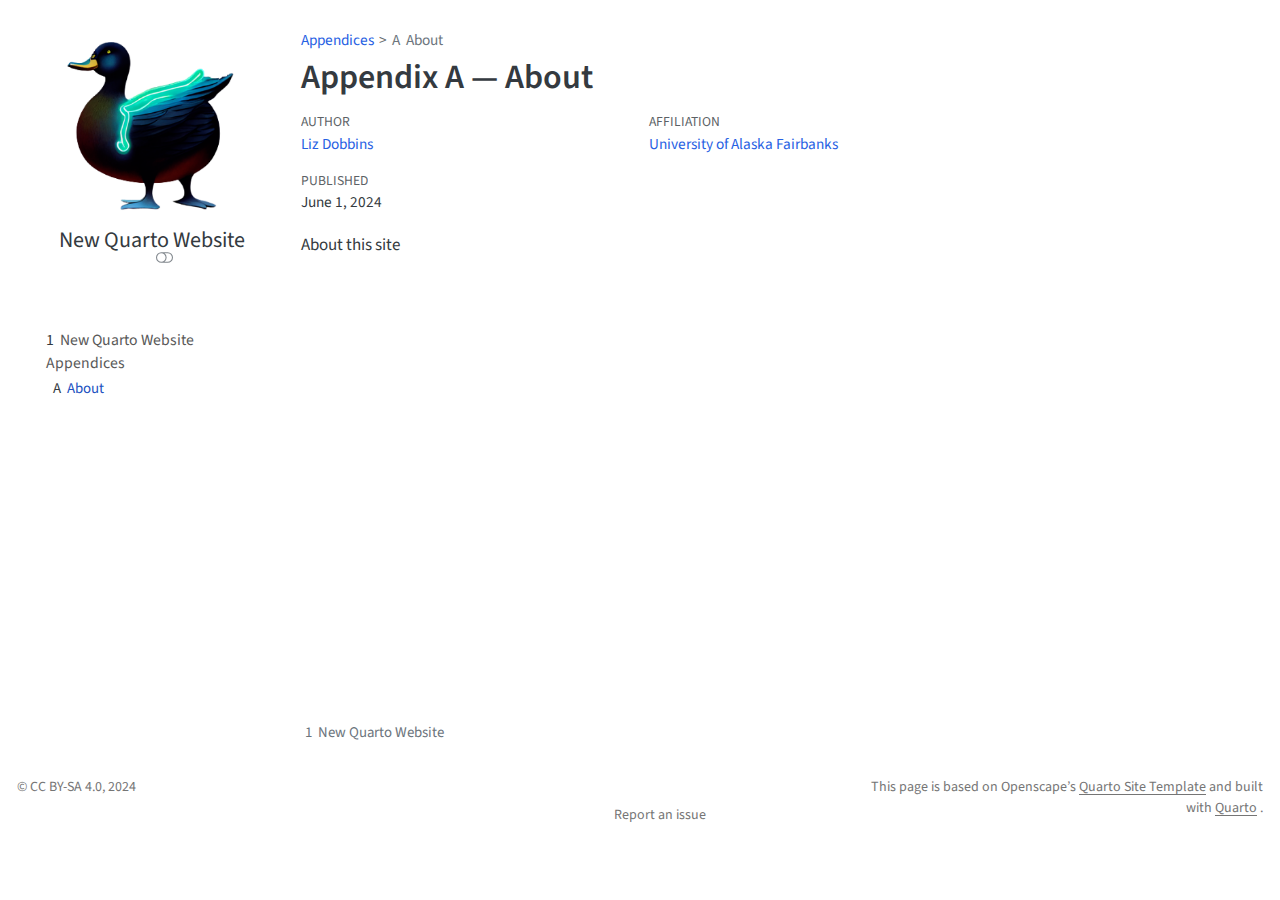
==== about.html @ 35202b62 "Built site for gh-pages" ====
<!DOCTYPE html>
<html xmlns="http://www.w3.org/1999/xhtml" lang="en" xml:lang="en"><head>

<meta charset="utf-8">
<meta name="generator" content="quarto-1.4.554">

<meta name="viewport" content="width=device-width, initial-scale=1.0, user-scalable=yes">

<meta name="author" content="Liz Dobbins">
<meta name="dcterms.date" content="2024-06-01">
<meta name="description" content="New Quarto Website contains all the boilerplate you need to create a website.">

<title>New Quarto Website - Appendix A — About</title>
<style>
code{white-space: pre-wrap;}
span.smallcaps{font-variant: small-caps;}
div.columns{display: flex; gap: min(4vw, 1.5em);}
div.column{flex: auto; overflow-x: auto;}
div.hanging-indent{margin-left: 1.5em; text-indent: -1.5em;}
ul.task-list{list-style: none;}
ul.task-list li input[type="checkbox"] {
  width: 0.8em;
  margin: 0 0.8em 0.2em -1em; /* quarto-specific, see https://github.com/quarto-dev/quarto-cli/issues/4556 */ 
  vertical-align: middle;
}
</style>


<script src="site_libs/quarto-nav/quarto-nav.js"></script>
<script src="site_libs/clipboard/clipboard.min.js"></script>
<script src="site_libs/quarto-search/autocomplete.umd.js"></script>
<script src="site_libs/quarto-search/fuse.min.js"></script>
<script src="site_libs/quarto-search/quarto-search.js"></script>
<meta name="quarto:offset" content="./">
<link href="./index.html" rel="prev">
<script src="site_libs/quarto-html/quarto.js"></script>
<script src="site_libs/quarto-html/popper.min.js"></script>
<script src="site_libs/quarto-html/tippy.umd.min.js"></script>
<script src="site_libs/quarto-html/anchor.min.js"></script>
<link href="site_libs/quarto-html/tippy.css" rel="stylesheet">
<link href="site_libs/quarto-html/quarto-syntax-highlighting.css" rel="stylesheet" class="quarto-color-scheme" id="quarto-text-highlighting-styles">
<link href="site_libs/quarto-html/quarto-syntax-highlighting-dark.css" rel="prefetch" class="quarto-color-scheme quarto-color-alternate" id="quarto-text-highlighting-styles">
<script src="site_libs/bootstrap/bootstrap.min.js"></script>
<link href="site_libs/bootstrap/bootstrap-icons.css" rel="stylesheet">
<link href="site_libs/bootstrap/bootstrap.min.css" rel="stylesheet" class="quarto-color-scheme" id="quarto-bootstrap" data-mode="light">
<link href="site_libs/bootstrap/bootstrap-dark.min.css" rel="prefetch" class="quarto-color-scheme quarto-color-alternate" id="quarto-bootstrap" data-mode="light">
<script id="quarto-search-options" type="application/json">{
  "location": "sidebar",
  "copy-button": false,
  "collapse-after": 3,
  "panel-placement": "start",
  "type": "textbox",
  "limit": 50,
  "keyboard-shortcut": [
    "f",
    "/",
    "s"
  ],
  "show-item-context": false,
  "language": {
    "search-no-results-text": "No results",
    "search-matching-documents-text": "matching documents",
    "search-copy-link-title": "Copy link to search",
    "search-hide-matches-text": "Hide additional matches",
    "search-more-match-text": "more match in this document",
    "search-more-matches-text": "more matches in this document",
    "search-clear-button-title": "Clear",
    "search-text-placeholder": "",
    "search-detached-cancel-button-title": "Cancel",
    "search-submit-button-title": "Submit",
    "search-label": "Search"
  }
}</script>


<link rel="stylesheet" href="styles.css">
</head>

<body class="nav-sidebar floating">

<div id="quarto-search-results"></div>
  <header id="quarto-header" class="headroom fixed-top">
  <nav class="quarto-secondary-nav">
    <div class="container-fluid d-flex">
      <button type="button" class="quarto-btn-toggle btn" data-bs-toggle="collapse" data-bs-target=".quarto-sidebar-collapse-item" aria-controls="quarto-sidebar" aria-expanded="false" aria-label="Toggle sidebar navigation" onclick="if (window.quartoToggleHeadroom) { window.quartoToggleHeadroom(); }">
        <i class="bi bi-layout-text-sidebar-reverse"></i>
      </button>
        <nav class="quarto-page-breadcrumbs" aria-label="breadcrumb"><ol class="breadcrumb"><li class="breadcrumb-item"><a href="./about.html">Appendices</a></li><li class="breadcrumb-item"><a href="./about.html"><span class="chapter-number">A</span>&nbsp; <span class="chapter-title">About</span></a></li></ol></nav>
        <a class="flex-grow-1" role="button" data-bs-toggle="collapse" data-bs-target=".quarto-sidebar-collapse-item" aria-controls="quarto-sidebar" aria-expanded="false" aria-label="Toggle sidebar navigation" onclick="if (window.quartoToggleHeadroom) { window.quartoToggleHeadroom(); }">      
        </a>
      <button type="button" class="btn quarto-search-button" aria-label="" onclick="window.quartoOpenSearch();">
        <i class="bi bi-search"></i>
      </button>
    </div>
  </nav>
</header>
<!-- content -->
<div id="quarto-content" class="quarto-container page-columns page-rows-contents page-layout-article">
<!-- sidebar -->
  <nav id="quarto-sidebar" class="sidebar collapse collapse-horizontal quarto-sidebar-collapse-item sidebar-navigation floating overflow-auto">
    <div class="pt-lg-2 mt-2 text-center sidebar-header sidebar-header-stacked">
      <a href="./index.html" class="sidebar-logo-link">
      <img src="./images/data-duck.png" alt="" class="sidebar-logo py-0 d-lg-inline d-none">
      </a>
    <div class="sidebar-title mb-0 py-0">
      <a href="./">New Quarto Website</a> 
        <div class="sidebar-tools-main tools-wide">
    <a href="https://cookiecutter.readthedocs.io/en/stable/" title="Cookiecutter Project Templates" class="quarto-navigation-tool px-1" aria-label="Cookiecutter Project Templates"><i class="bi bi-globe"></i></a>
    <a href="https://github.com/eldobbins" title="Liz Dobbins's GitHub" class="quarto-navigation-tool px-1" aria-label="Liz Dobbins's GitHub"><i class="bi bi-github"></i></a>
    <a href="https://github.com/eldobbins/new-quarto-website" title="Source Code" class="quarto-navigation-tool px-1" aria-label="Source Code"><i class="bi bi-github"></i></a>
  <a href="" class="quarto-color-scheme-toggle quarto-navigation-tool  px-1" onclick="window.quartoToggleColorScheme(); return false;" title="Toggle dark mode"><i class="bi"></i></a>
</div>
    </div>
      </div>
        <div class="mt-2 flex-shrink-0 align-items-center">
        <div class="sidebar-search">
        <div id="quarto-search" class="" title="Search"></div>
        </div>
        </div>
    <div class="sidebar-menu-container"> 
    <ul class="list-unstyled mt-1">
        <li class="sidebar-item">
  <div class="sidebar-item-container"> 
  <a href="./index.html" class="sidebar-item-text sidebar-link">
 <span class="menu-text"><span class="chapter-number">1</span>&nbsp; <span class="chapter-title">New Quarto Website</span></span></a>
  </div>
</li>
        <li class="sidebar-item sidebar-item-section">
      <div class="sidebar-item-container"> 
            <a class="sidebar-item-text sidebar-link text-start" data-bs-toggle="collapse" data-bs-target="#quarto-sidebar-section-1" aria-expanded="true">
 <span class="menu-text">Appendices</span></a>
          <a class="sidebar-item-toggle text-start" data-bs-toggle="collapse" data-bs-target="#quarto-sidebar-section-1" aria-expanded="true" aria-label="Toggle section">
            <i class="bi bi-chevron-right ms-2"></i>
          </a> 
      </div>
      <ul id="quarto-sidebar-section-1" class="collapse list-unstyled sidebar-section depth1 show">  
          <li class="sidebar-item">
  <div class="sidebar-item-container"> 
  <a href="./about.html" class="sidebar-item-text sidebar-link active">
 <span class="menu-text"><span class="chapter-number">A</span>&nbsp; <span class="chapter-title">About</span></span></a>
  </div>
</li>
      </ul>
  </li>
    </ul>
    </div>
</nav>
<div id="quarto-sidebar-glass" class="quarto-sidebar-collapse-item" data-bs-toggle="collapse" data-bs-target=".quarto-sidebar-collapse-item"></div>
<!-- margin-sidebar -->
    <div id="quarto-margin-sidebar" class="sidebar margin-sidebar">
        
    </div>
<!-- main -->
<main class="content" id="quarto-document-content">

<header id="title-block-header" class="quarto-title-block default"><nav class="quarto-page-breadcrumbs quarto-title-breadcrumbs d-none d-lg-block" aria-label="breadcrumb"><ol class="breadcrumb"><li class="breadcrumb-item"><a href="./about.html">Appendices</a></li><li class="breadcrumb-item"><a href="./about.html"><span class="chapter-number">A</span>&nbsp; <span class="chapter-title">About</span></a></li></ol></nav>
<div class="quarto-title">
<h1 class="title">Appendix A — About</h1>
</div>


<div class="quarto-title-meta-author">
  <div class="quarto-title-meta-heading">Author</div>
  <div class="quarto-title-meta-heading">Affiliation</div>
  
    <div class="quarto-title-meta-contents">
    <p class="author"><a href="https://github.com/eldobbins">Liz Dobbins</a> </p>
  </div>
  <div class="quarto-title-meta-contents">
        <p class="affiliation">
            <a href="https://www.uaf.edu/">
            University of Alaska Fairbanks
            </a>
          </p>
      </div>
  </div>

<div class="quarto-title-meta">

      
    <div>
    <div class="quarto-title-meta-heading">Published</div>
    <div class="quarto-title-meta-contents">
      <p class="date">June 1, 2024</p>
    </div>
  </div>
  
    
  </div>
  


</header>


<p>About this site</p>



</main> <!-- /main -->
<script id="quarto-html-after-body" type="application/javascript">
window.document.addEventListener("DOMContentLoaded", function (event) {
  const toggleBodyColorMode = (bsSheetEl) => {
    const mode = bsSheetEl.getAttribute("data-mode");
    const bodyEl = window.document.querySelector("body");
    if (mode === "dark") {
      bodyEl.classList.add("quarto-dark");
      bodyEl.classList.remove("quarto-light");
    } else {
      bodyEl.classList.add("quarto-light");
      bodyEl.classList.remove("quarto-dark");
    }
  }
  const toggleBodyColorPrimary = () => {
    const bsSheetEl = window.document.querySelector("link#quarto-bootstrap");
    if (bsSheetEl) {
      toggleBodyColorMode(bsSheetEl);
    }
  }
  toggleBodyColorPrimary();  
  const disableStylesheet = (stylesheets) => {
    for (let i=0; i < stylesheets.length; i++) {
      const stylesheet = stylesheets[i];
      stylesheet.rel = 'prefetch';
    }
  }
  const enableStylesheet = (stylesheets) => {
    for (let i=0; i < stylesheets.length; i++) {
      const stylesheet = stylesheets[i];
      stylesheet.rel = 'stylesheet';
    }
  }
  const manageTransitions = (selector, allowTransitions) => {
    const els = window.document.querySelectorAll(selector);
    for (let i=0; i < els.length; i++) {
      const el = els[i];
      if (allowTransitions) {
        el.classList.remove('notransition');
      } else {
        el.classList.add('notransition');
      }
    }
  }
  const toggleGiscusIfUsed = (isAlternate, darkModeDefault) => {
    const baseTheme = document.querySelector('#giscus-base-theme')?.value ?? 'light';
    const alternateTheme = document.querySelector('#giscus-alt-theme')?.value ?? 'dark';
    let newTheme = '';
    if(darkModeDefault) {
      newTheme = isAlternate ? baseTheme : alternateTheme;
    } else {
      newTheme = isAlternate ? alternateTheme : baseTheme;
    }
    const changeGiscusTheme = () => {
      // From: https://github.com/giscus/giscus/issues/336
      const sendMessage = (message) => {
        const iframe = document.querySelector('iframe.giscus-frame');
        if (!iframe) return;
        iframe.contentWindow.postMessage({ giscus: message }, 'https://giscus.app');
      }
      sendMessage({
        setConfig: {
          theme: newTheme
        }
      });
    }
    const isGiscussLoaded = window.document.querySelector('iframe.giscus-frame') !== null;
    if (isGiscussLoaded) {
      changeGiscusTheme();
    }
  }
  const toggleColorMode = (alternate) => {
    // Switch the stylesheets
    const alternateStylesheets = window.document.querySelectorAll('link.quarto-color-scheme.quarto-color-alternate');
    manageTransitions('#quarto-margin-sidebar .nav-link', false);
    if (alternate) {
      enableStylesheet(alternateStylesheets);
      for (const sheetNode of alternateStylesheets) {
        if (sheetNode.id === "quarto-bootstrap") {
          toggleBodyColorMode(sheetNode);
        }
      }
    } else {
      disableStylesheet(alternateStylesheets);
      toggleBodyColorPrimary();
    }
    manageTransitions('#quarto-margin-sidebar .nav-link', true);
    // Switch the toggles
    const toggles = window.document.querySelectorAll('.quarto-color-scheme-toggle');
    for (let i=0; i < toggles.length; i++) {
      const toggle = toggles[i];
      if (toggle) {
        if (alternate) {
          toggle.classList.add("alternate");     
        } else {
          toggle.classList.remove("alternate");
        }
      }
    }
    // Hack to workaround the fact that safari doesn't
    // properly recolor the scrollbar when toggling (#1455)
    if (navigator.userAgent.indexOf('Safari') > 0 && navigator.userAgent.indexOf('Chrome') == -1) {
      manageTransitions("body", false);
      window.scrollTo(0, 1);
      setTimeout(() => {
        window.scrollTo(0, 0);
        manageTransitions("body", true);
      }, 40);  
    }
  }
  const isFileUrl = () => { 
    return window.location.protocol === 'file:';
  }
  const hasAlternateSentinel = () => {  
    let styleSentinel = getColorSchemeSentinel();
    if (styleSentinel !== null) {
      return styleSentinel === "alternate";
    } else {
      return false;
    }
  }
  const setStyleSentinel = (alternate) => {
    const value = alternate ? "alternate" : "default";
    if (!isFileUrl()) {
      window.localStorage.setItem("quarto-color-scheme", value);
    } else {
      localAlternateSentinel = value;
    }
  }
  const getColorSchemeSentinel = () => {
    if (!isFileUrl()) {
      const storageValue = window.localStorage.getItem("quarto-color-scheme");
      return storageValue != null ? storageValue : localAlternateSentinel;
    } else {
      return localAlternateSentinel;
    }
  }
  const darkModeDefault = false;
  let localAlternateSentinel = darkModeDefault ? 'alternate' : 'default';
  // Dark / light mode switch
  window.quartoToggleColorScheme = () => {
    // Read the current dark / light value 
    let toAlternate = !hasAlternateSentinel();
    toggleColorMode(toAlternate);
    setStyleSentinel(toAlternate);
    toggleGiscusIfUsed(toAlternate, darkModeDefault);
  };
  // Ensure there is a toggle, if there isn't float one in the top right
  if (window.document.querySelector('.quarto-color-scheme-toggle') === null) {
    const a = window.document.createElement('a');
    a.classList.add('top-right');
    a.classList.add('quarto-color-scheme-toggle');
    a.href = "";
    a.onclick = function() { try { window.quartoToggleColorScheme(); } catch {} return false; };
    const i = window.document.createElement("i");
    i.classList.add('bi');
    a.appendChild(i);
    window.document.body.appendChild(a);
  }
  // Switch to dark mode if need be
  if (hasAlternateSentinel()) {
    toggleColorMode(true);
  } else {
    toggleColorMode(false);
  }
  const icon = "";
  const anchorJS = new window.AnchorJS();
  anchorJS.options = {
    placement: 'right',
    icon: icon
  };
  anchorJS.add('.anchored');
  const isCodeAnnotation = (el) => {
    for (const clz of el.classList) {
      if (clz.startsWith('code-annotation-')) {                     
        return true;
      }
    }
    return false;
  }
  const clipboard = new window.ClipboardJS('.code-copy-button', {
    text: function(trigger) {
      const codeEl = trigger.previousElementSibling.cloneNode(true);
      for (const childEl of codeEl.children) {
        if (isCodeAnnotation(childEl)) {
          childEl.remove();
        }
      }
      return codeEl.innerText;
    }
  });
  clipboard.on('success', function(e) {
    // button target
    const button = e.trigger;
    // don't keep focus
    button.blur();
    // flash "checked"
    button.classList.add('code-copy-button-checked');
    var currentTitle = button.getAttribute("title");
    button.setAttribute("title", "Copied!");
    let tooltip;
    if (window.bootstrap) {
      button.setAttribute("data-bs-toggle", "tooltip");
      button.setAttribute("data-bs-placement", "left");
      button.setAttribute("data-bs-title", "Copied!");
      tooltip = new bootstrap.Tooltip(button, 
        { trigger: "manual", 
          customClass: "code-copy-button-tooltip",
          offset: [0, -8]});
      tooltip.show();    
    }
    setTimeout(function() {
      if (tooltip) {
        tooltip.hide();
        button.removeAttribute("data-bs-title");
        button.removeAttribute("data-bs-toggle");
        button.removeAttribute("data-bs-placement");
      }
      button.setAttribute("title", currentTitle);
      button.classList.remove('code-copy-button-checked');
    }, 1000);
    // clear code selection
    e.clearSelection();
  });
    var localhostRegex = new RegExp(/^(?:http|https):\/\/localhost\:?[0-9]*\//);
    var mailtoRegex = new RegExp(/^mailto:/);
      var filterRegex = new RegExp("https:\/\/eldobbins\/new-quarto-website\/");
    var isInternal = (href) => {
        return filterRegex.test(href) || localhostRegex.test(href) || mailtoRegex.test(href);
    }
    // Inspect non-navigation links and adorn them if external
 	var links = window.document.querySelectorAll('a[href]:not(.nav-link):not(.navbar-brand):not(.toc-action):not(.sidebar-link):not(.sidebar-item-toggle):not(.pagination-link):not(.no-external):not([aria-hidden]):not(.dropdown-item):not(.quarto-navigation-tool)');
    for (var i=0; i<links.length; i++) {
      const link = links[i];
      if (!isInternal(link.href)) {
        // undo the damage that might have been done by quarto-nav.js in the case of
        // links that we want to consider external
        if (link.dataset.originalHref !== undefined) {
          link.href = link.dataset.originalHref;
        }
      }
    }
  function tippyHover(el, contentFn, onTriggerFn, onUntriggerFn) {
    const config = {
      allowHTML: true,
      maxWidth: 500,
      delay: 100,
      arrow: false,
      appendTo: function(el) {
          return el.parentElement;
      },
      interactive: true,
      interactiveBorder: 10,
      theme: 'quarto',
      placement: 'bottom-start',
    };
    if (contentFn) {
      config.content = contentFn;
    }
    if (onTriggerFn) {
      config.onTrigger = onTriggerFn;
    }
    if (onUntriggerFn) {
      config.onUntrigger = onUntriggerFn;
    }
    window.tippy(el, config); 
  }
  const noterefs = window.document.querySelectorAll('a[role="doc-noteref"]');
  for (var i=0; i<noterefs.length; i++) {
    const ref = noterefs[i];
    tippyHover(ref, function() {
      // use id or data attribute instead here
      let href = ref.getAttribute('data-footnote-href') || ref.getAttribute('href');
      try { href = new URL(href).hash; } catch {}
      const id = href.replace(/^#\/?/, "");
      const note = window.document.getElementById(id);
      if (note) {
        return note.innerHTML;
      } else {
        return "";
      }
    });
  }
  const xrefs = window.document.querySelectorAll('a.quarto-xref');
  const processXRef = (id, note) => {
    // Strip column container classes
    const stripColumnClz = (el) => {
      el.classList.remove("page-full", "page-columns");
      if (el.children) {
        for (const child of el.children) {
          stripColumnClz(child);
        }
      }
    }
    stripColumnClz(note)
    if (id === null || id.startsWith('sec-')) {
      // Special case sections, only their first couple elements
      const container = document.createElement("div");
      if (note.children && note.children.length > 2) {
        container.appendChild(note.children[0].cloneNode(true));
        for (let i = 1; i < note.children.length; i++) {
          const child = note.children[i];
          if (child.tagName === "P" && child.innerText === "") {
            continue;
          } else {
            container.appendChild(child.cloneNode(true));
            break;
          }
        }
        if (window.Quarto?.typesetMath) {
          window.Quarto.typesetMath(container);
        }
        return container.innerHTML
      } else {
        if (window.Quarto?.typesetMath) {
          window.Quarto.typesetMath(note);
        }
        return note.innerHTML;
      }
    } else {
      // Remove any anchor links if they are present
      const anchorLink = note.querySelector('a.anchorjs-link');
      if (anchorLink) {
        anchorLink.remove();
      }
      if (window.Quarto?.typesetMath) {
        window.Quarto.typesetMath(note);
      }
      // TODO in 1.5, we should make sure this works without a callout special case
      if (note.classList.contains("callout")) {
        return note.outerHTML;
      } else {
        return note.innerHTML;
      }
    }
  }
  for (var i=0; i<xrefs.length; i++) {
    const xref = xrefs[i];
    tippyHover(xref, undefined, function(instance) {
      instance.disable();
      let url = xref.getAttribute('href');
      let hash = undefined; 
      if (url.startsWith('#')) {
        hash = url;
      } else {
        try { hash = new URL(url).hash; } catch {}
      }
      if (hash) {
        const id = hash.replace(/^#\/?/, "");
        const note = window.document.getElementById(id);
        if (note !== null) {
          try {
            const html = processXRef(id, note.cloneNode(true));
            instance.setContent(html);
          } finally {
            instance.enable();
            instance.show();
          }
        } else {
          // See if we can fetch this
          fetch(url.split('#')[0])
          .then(res => res.text())
          .then(html => {
            const parser = new DOMParser();
            const htmlDoc = parser.parseFromString(html, "text/html");
            const note = htmlDoc.getElementById(id);
            if (note !== null) {
              const html = processXRef(id, note);
              instance.setContent(html);
            } 
          }).finally(() => {
            instance.enable();
            instance.show();
          });
        }
      } else {
        // See if we can fetch a full url (with no hash to target)
        // This is a special case and we should probably do some content thinning / targeting
        fetch(url)
        .then(res => res.text())
        .then(html => {
          const parser = new DOMParser();
          const htmlDoc = parser.parseFromString(html, "text/html");
          const note = htmlDoc.querySelector('main.content');
          if (note !== null) {
            // This should only happen for chapter cross references
            // (since there is no id in the URL)
            // remove the first header
            if (note.children.length > 0 && note.children[0].tagName === "HEADER") {
              note.children[0].remove();
            }
            const html = processXRef(null, note);
            instance.setContent(html);
          } 
        }).finally(() => {
          instance.enable();
          instance.show();
        });
      }
    }, function(instance) {
    });
  }
      let selectedAnnoteEl;
      const selectorForAnnotation = ( cell, annotation) => {
        let cellAttr = 'data-code-cell="' + cell + '"';
        let lineAttr = 'data-code-annotation="' +  annotation + '"';
        const selector = 'span[' + cellAttr + '][' + lineAttr + ']';
        return selector;
      }
      const selectCodeLines = (annoteEl) => {
        const doc = window.document;
        const targetCell = annoteEl.getAttribute("data-target-cell");
        const targetAnnotation = annoteEl.getAttribute("data-target-annotation");
        const annoteSpan = window.document.querySelector(selectorForAnnotation(targetCell, targetAnnotation));
        const lines = annoteSpan.getAttribute("data-code-lines").split(",");
        const lineIds = lines.map((line) => {
          return targetCell + "-" + line;
        })
        let top = null;
        let height = null;
        let parent = null;
        if (lineIds.length > 0) {
            //compute the position of the single el (top and bottom and make a div)
            const el = window.document.getElementById(lineIds[0]);
            top = el.offsetTop;
            height = el.offsetHeight;
            parent = el.parentElement.parentElement;
          if (lineIds.length > 1) {
            const lastEl = window.document.getElementById(lineIds[lineIds.length - 1]);
            const bottom = lastEl.offsetTop + lastEl.offsetHeight;
            height = bottom - top;
          }
          if (top !== null && height !== null && parent !== null) {
            // cook up a div (if necessary) and position it 
            let div = window.document.getElementById("code-annotation-line-highlight");
            if (div === null) {
              div = window.document.createElement("div");
              div.setAttribute("id", "code-annotation-line-highlight");
              div.style.position = 'absolute';
              parent.appendChild(div);
            }
            div.style.top = top - 2 + "px";
            div.style.height = height + 4 + "px";
            div.style.left = 0;
            let gutterDiv = window.document.getElementById("code-annotation-line-highlight-gutter");
            if (gutterDiv === null) {
              gutterDiv = window.document.createElement("div");
              gutterDiv.setAttribute("id", "code-annotation-line-highlight-gutter");
              gutterDiv.style.position = 'absolute';
              const codeCell = window.document.getElementById(targetCell);
              const gutter = codeCell.querySelector('.code-annotation-gutter');
              gutter.appendChild(gutterDiv);
            }
            gutterDiv.style.top = top - 2 + "px";
            gutterDiv.style.height = height + 4 + "px";
          }
          selectedAnnoteEl = annoteEl;
        }
      };
      const unselectCodeLines = () => {
        const elementsIds = ["code-annotation-line-highlight", "code-annotation-line-highlight-gutter"];
        elementsIds.forEach((elId) => {
          const div = window.document.getElementById(elId);
          if (div) {
            div.remove();
          }
        });
        selectedAnnoteEl = undefined;
      };
        // Handle positioning of the toggle
    window.addEventListener(
      "resize",
      throttle(() => {
        elRect = undefined;
        if (selectedAnnoteEl) {
          selectCodeLines(selectedAnnoteEl);
        }
      }, 10)
    );
    function throttle(fn, ms) {
    let throttle = false;
    let timer;
      return (...args) => {
        if(!throttle) { // first call gets through
            fn.apply(this, args);
            throttle = true;
        } else { // all the others get throttled
            if(timer) clearTimeout(timer); // cancel #2
            timer = setTimeout(() => {
              fn.apply(this, args);
              timer = throttle = false;
            }, ms);
        }
      };
    }
      // Attach click handler to the DT
      const annoteDls = window.document.querySelectorAll('dt[data-target-cell]');
      for (const annoteDlNode of annoteDls) {
        annoteDlNode.addEventListener('click', (event) => {
          const clickedEl = event.target;
          if (clickedEl !== selectedAnnoteEl) {
            unselectCodeLines();
            const activeEl = window.document.querySelector('dt[data-target-cell].code-annotation-active');
            if (activeEl) {
              activeEl.classList.remove('code-annotation-active');
            }
            selectCodeLines(clickedEl);
            clickedEl.classList.add('code-annotation-active');
          } else {
            // Unselect the line
            unselectCodeLines();
            clickedEl.classList.remove('code-annotation-active');
          }
        });
      }
  const findCites = (el) => {
    const parentEl = el.parentElement;
    if (parentEl) {
      const cites = parentEl.dataset.cites;
      if (cites) {
        return {
          el,
          cites: cites.split(' ')
        };
      } else {
        return findCites(el.parentElement)
      }
    } else {
      return undefined;
    }
  };
  var bibliorefs = window.document.querySelectorAll('a[role="doc-biblioref"]');
  for (var i=0; i<bibliorefs.length; i++) {
    const ref = bibliorefs[i];
    const citeInfo = findCites(ref);
    if (citeInfo) {
      tippyHover(citeInfo.el, function() {
        var popup = window.document.createElement('div');
        citeInfo.cites.forEach(function(cite) {
          var citeDiv = window.document.createElement('div');
          citeDiv.classList.add('hanging-indent');
          citeDiv.classList.add('csl-entry');
          var biblioDiv = window.document.getElementById('ref-' + cite);
          if (biblioDiv) {
            citeDiv.innerHTML = biblioDiv.innerHTML;
          }
          popup.appendChild(citeDiv);
        });
        return popup.innerHTML;
      });
    }
  }
});
</script>
<nav class="page-navigation">
  <div class="nav-page nav-page-previous">
      <a href="./index.html" class="pagination-link" aria-label="New Quarto Website">
        <i class="bi bi-arrow-left-short"></i> <span class="nav-page-text"><span class="chapter-number">1</span>&nbsp; <span class="chapter-title">New Quarto Website</span></span>
      </a>          
  </div>
  <div class="nav-page nav-page-next">
  </div>
</nav>
</div> <!-- /content -->
<footer class="footer">
  <div class="nav-footer">
    <div class="nav-footer-left">
<p>© CC BY-SA 4.0, 2024</p>
</div>   
    <div class="nav-footer-center">
      &nbsp;
    <div class="toc-actions"><ul><li><a href="https://github.com/eldobbins/new-quarto-website/issues/new" class="toc-action"><i class="bi bi-github"></i>Report an issue</a></li></ul></div></div>
    <div class="nav-footer-right">
<p>This page is based on Openscape’s <a href="https://github.com/Openscapes/quarto-website-tutorial">Quarto Site Template</a> and built with <a href="https://quarto.org/">Quarto</a> .</p>
</div>
  </div>
</footer>




</body></html>
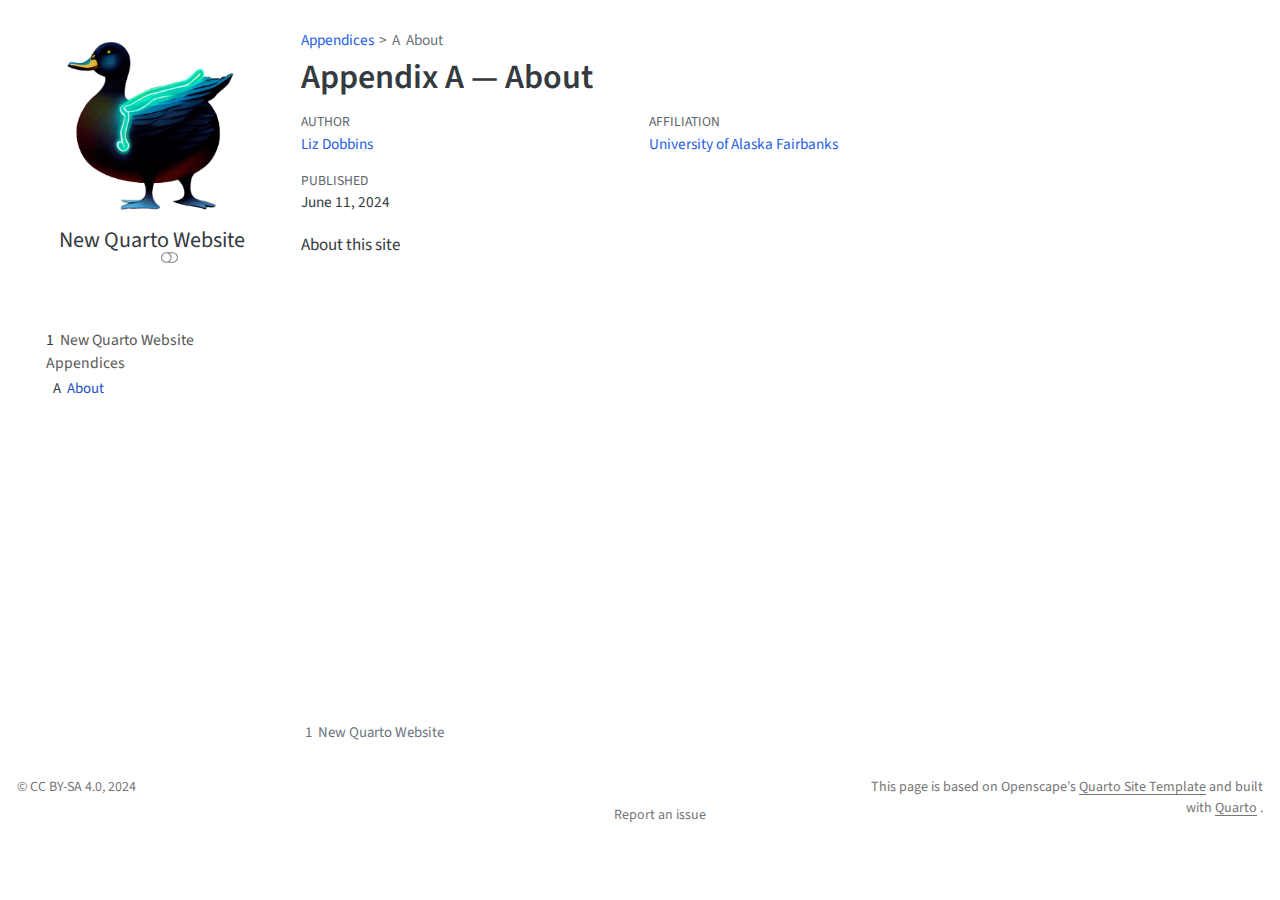
==== commit 4a474bf0: "Built site for gh-pages" ====
--- a/about.html
+++ b/about.html
@@ -2,12 +2,12 @@
 <html xmlns="http://www.w3.org/1999/xhtml" lang="en" xml:lang="en"><head>
 
 <meta charset="utf-8">
-<meta name="generator" content="quarto-1.4.554">
+<meta name="generator" content="quarto-1.4.555">
 
 <meta name="viewport" content="width=device-width, initial-scale=1.0, user-scalable=yes">
 
 <meta name="author" content="Liz Dobbins">
-<meta name="dcterms.date" content="2024-06-01">
+<meta name="dcterms.date" content="2024-06-11">
 <meta name="description" content="New Quarto Website contains all the boilerplate you need to create a website.">
 
 <title>New Quarto Website - Appendix A — About</title>
@@ -108,6 +108,7 @@
     <a href="https://cookiecutter.readthedocs.io/en/stable/" title="Cookiecutter Project Templates" class="quarto-navigation-tool px-1" aria-label="Cookiecutter Project Templates"><i class="bi bi-globe"></i></a>
     <a href="https://github.com/eldobbins" title="Liz Dobbins's GitHub" class="quarto-navigation-tool px-1" aria-label="Liz Dobbins's GitHub"><i class="bi bi-github"></i></a>
     <a href="https://github.com/eldobbins/new-quarto-website" title="Source Code" class="quarto-navigation-tool px-1" aria-label="Source Code"><i class="bi bi-github"></i></a>
+    <a href="./New-Quarto-Website.pdf" title="Download PDF" class="quarto-navigation-tool px-1" aria-label="Download PDF"><i class="bi bi-file-pdf"></i></a>
   <a href="" class="quarto-color-scheme-toggle quarto-navigation-tool  px-1" onclick="window.quartoToggleColorScheme(); return false;" title="Toggle dark mode"><i class="bi"></i></a>
 </div>
     </div>
@@ -181,7 +182,7 @@
     <div>
     <div class="quarto-title-meta-heading">Published</div>
     <div class="quarto-title-meta-contents">
-      <p class="date">June 1, 2024</p>
+      <p class="date">June 11, 2024</p>
     </div>
   </div>
   
@@ -423,7 +424,7 @@
   });
     var localhostRegex = new RegExp(/^(?:http|https):\/\/localhost\:?[0-9]*\//);
     var mailtoRegex = new RegExp(/^mailto:/);
-      var filterRegex = new RegExp("https:\/\/eldobbins\/new-quarto-website\/");
+      var filterRegex = new RegExp('/' + window.location.host + '/');
     var isInternal = (href) => {
         return filterRegex.test(href) || localhostRegex.test(href) || mailtoRegex.test(href);
     }
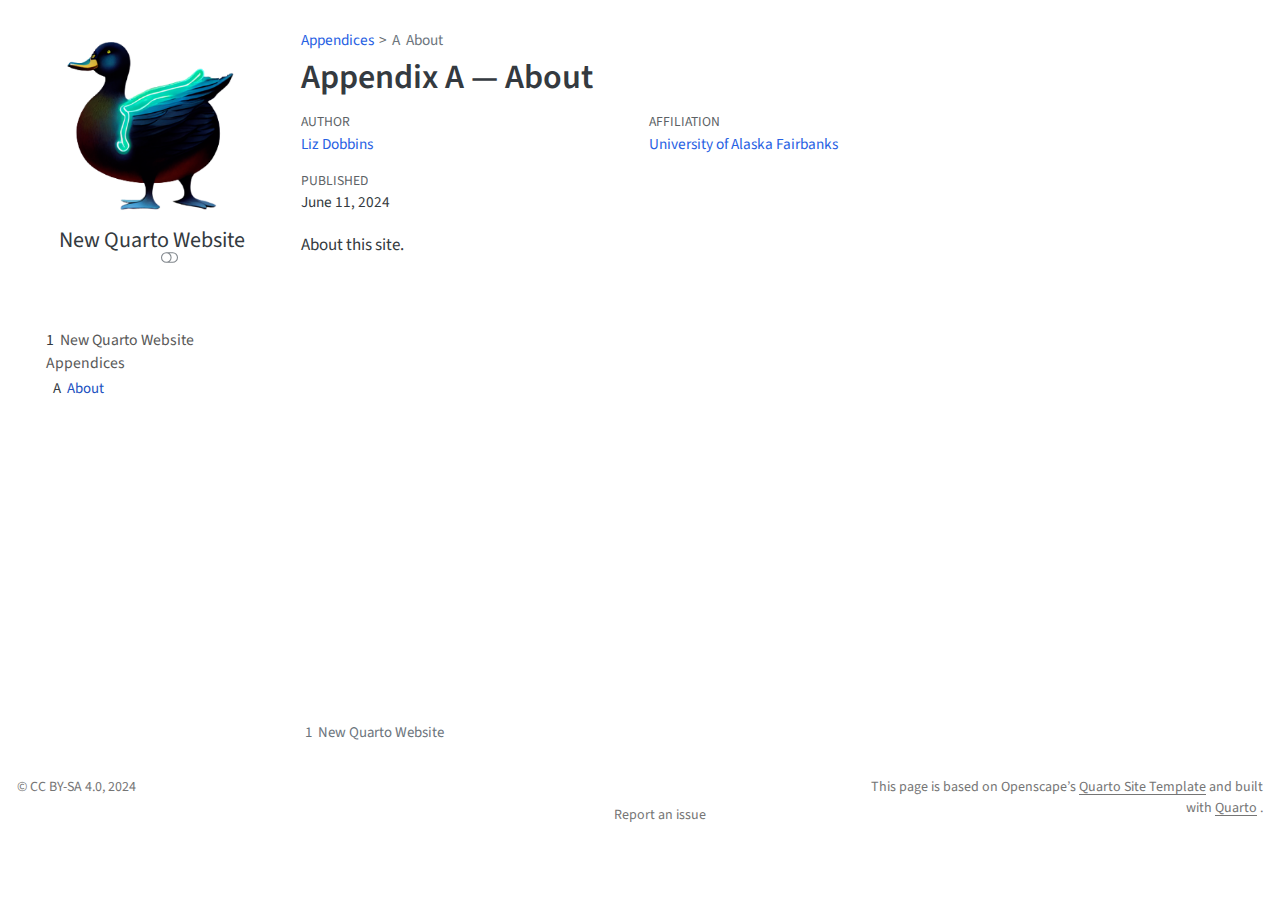
==== commit 3d8e1070: "Built site for gh-pages" ====
--- a/about.html
+++ b/about.html
@@ -8,7 +8,7 @@
 
 <meta name="author" content="Liz Dobbins">
 <meta name="dcterms.date" content="2024-06-11">
-<meta name="description" content="New Quarto Website contains all the boilerplate you need to create a website.">
+<meta name="description" content="New Quarto Website contains all the boilerplate you need to create a website and PDF report.">
 
 <title>New Quarto Website - Appendix A — About</title>
 <style>
@@ -194,7 +194,7 @@
 </header>
 
 
-<p>About this site</p>
+<p>About this site.</p>
 
 
 
--- a/site_libs/quarto-html/quarto-syntax-highlighting-dark.css
+++ b/site_libs/quarto-html/quarto-syntax-highlighting-dark.css
@@ -0,0 +1,189 @@
+/* quarto syntax highlight colors */
+:root {
+  --quarto-hl-al-color: #f07178;
+  --quarto-hl-an-color: #d4d0ab;
+  --quarto-hl-at-color: #00e0e0;
+  --quarto-hl-bn-color: #d4d0ab;
+  --quarto-hl-bu-color: #abe338;
+  --quarto-hl-ch-color: #abe338;
+  --quarto-hl-co-color: #f8f8f2;
+  --quarto-hl-cv-color: #ffd700;
+  --quarto-hl-cn-color: #ffd700;
+  --quarto-hl-cf-color: #ffa07a;
+  --quarto-hl-dt-color: #ffa07a;
+  --quarto-hl-dv-color: #d4d0ab;
+  --quarto-hl-do-color: #f8f8f2;
+  --quarto-hl-er-color: #f07178;
+  --quarto-hl-ex-color: #00e0e0;
+  --quarto-hl-fl-color: #d4d0ab;
+  --quarto-hl-fu-color: #ffa07a;
+  --quarto-hl-im-color: #abe338;
+  --quarto-hl-in-color: #d4d0ab;
+  --quarto-hl-kw-color: #ffa07a;
+  --quarto-hl-op-color: #ffa07a;
+  --quarto-hl-ot-color: #00e0e0;
+  --quarto-hl-pp-color: #dcc6e0;
+  --quarto-hl-re-color: #00e0e0;
+  --quarto-hl-sc-color: #abe338;
+  --quarto-hl-ss-color: #abe338;
+  --quarto-hl-st-color: #abe338;
+  --quarto-hl-va-color: #00e0e0;
+  --quarto-hl-vs-color: #abe338;
+  --quarto-hl-wa-color: #dcc6e0;
+}
+
+/* other quarto variables */
+:root {
+  --quarto-font-monospace: SFMono-Regular, Menlo, Monaco, Consolas, "Liberation Mono", "Courier New", monospace;
+}
+
+code span.al {
+  background-color: #2a0f15;
+  font-weight: bold;
+  color: #f07178;
+}
+
+code span.an {
+  color: #d4d0ab;
+}
+
+code span.at {
+  color: #00e0e0;
+}
+
+code span.bn {
+  color: #d4d0ab;
+}
+
+code span.bu {
+  color: #abe338;
+}
+
+code span.ch {
+  color: #abe338;
+}
+
+code span.co {
+  font-style: italic;
+  color: #f8f8f2;
+}
+
+code span.cv {
+  color: #ffd700;
+}
+
+code span.cn {
+  color: #ffd700;
+}
+
+code span.cf {
+  font-weight: bold;
+  color: #ffa07a;
+}
+
+code span.dt {
+  color: #ffa07a;
+}
+
+code span.dv {
+  color: #d4d0ab;
+}
+
+code span.do {
+  color: #f8f8f2;
+}
+
+code span.er {
+  color: #f07178;
+  text-decoration: underline;
+}
+
+code span.ex {
+  font-weight: bold;
+  color: #00e0e0;
+}
+
+code span.fl {
+  color: #d4d0ab;
+}
+
+code span.fu {
+  color: #ffa07a;
+}
+
+code span.im {
+  color: #abe338;
+}
+
+code span.in {
+  color: #d4d0ab;
+}
+
+code span.kw {
+  font-weight: bold;
+  color: #ffa07a;
+}
+
+pre > code.sourceCode > span {
+  color: #f8f8f2;
+}
+
+code span {
+  color: #f8f8f2;
+}
+
+code.sourceCode > span {
+  color: #f8f8f2;
+}
+
+div.sourceCode,
+div.sourceCode pre.sourceCode {
+  color: #f8f8f2;
+}
+
+code span.op {
+  color: #ffa07a;
+}
+
+code span.ot {
+  color: #00e0e0;
+}
+
+code span.pp {
+  color: #dcc6e0;
+}
+
+code span.re {
+  background-color: #f8f8f2;
+  color: #00e0e0;
+}
+
+code span.sc {
+  color: #abe338;
+}
+
+code span.ss {
+  color: #abe338;
+}
+
+code span.st {
+  color: #abe338;
+}
+
+code span.va {
+  color: #00e0e0;
+}
+
+code span.vs {
+  color: #abe338;
+}
+
+code span.wa {
+  color: #dcc6e0;
+}
+
+.prevent-inlining {
+  content: "</";
+}
+
+/*# sourceMappingURL=935a306eefa94366c21e1a970dddb765.css.map */
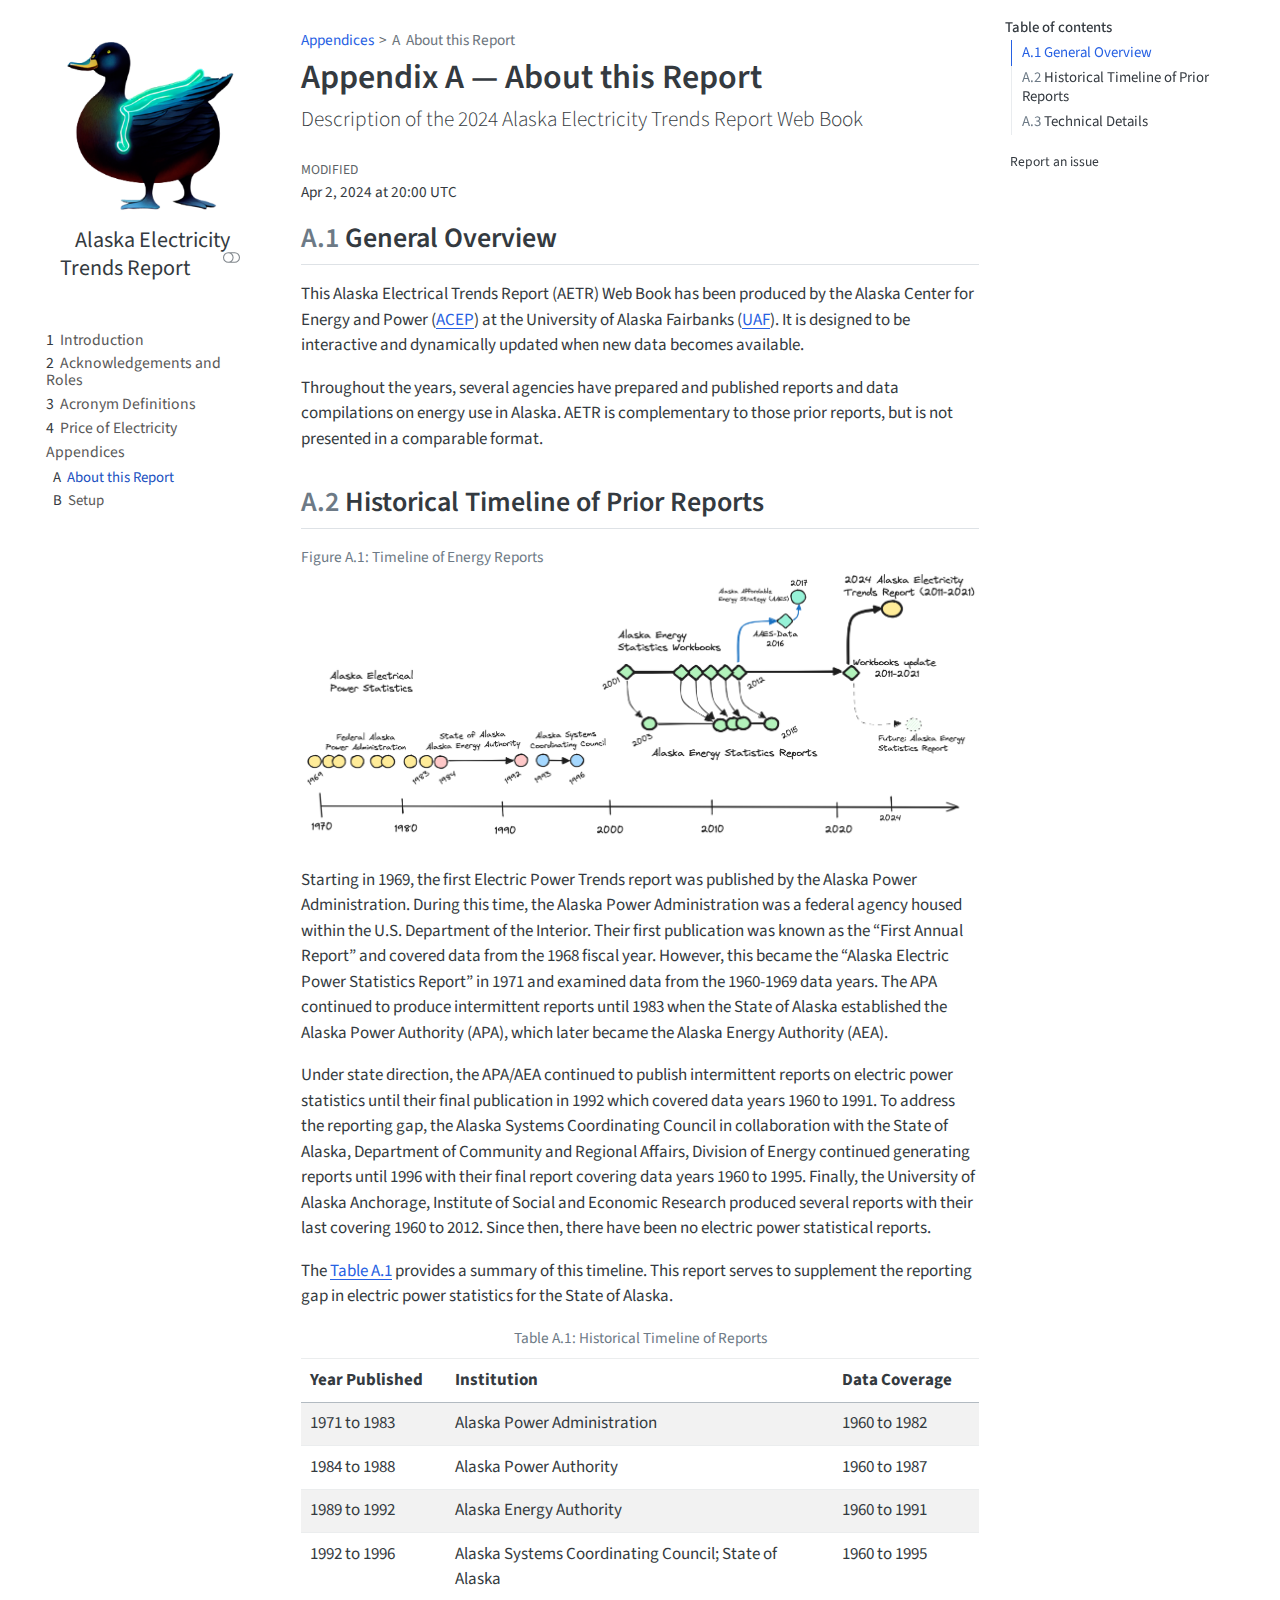
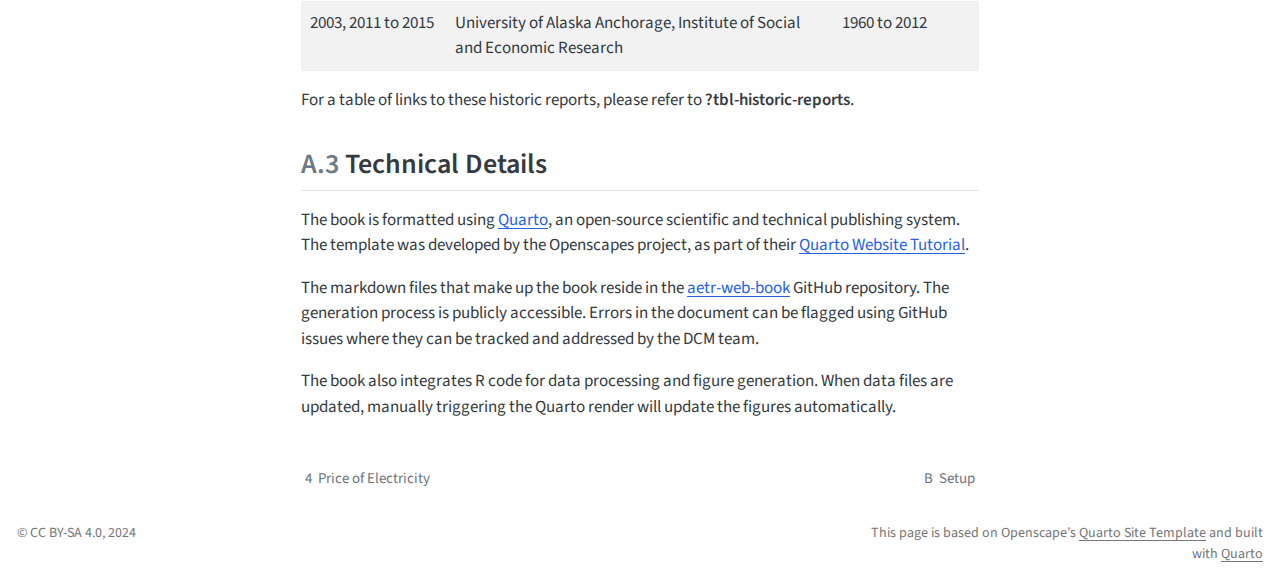
==== commit a3a6ccb7: "Built site for gh-pages" ====
--- a/about.html
+++ b/about.html
@@ -6,11 +6,9 @@
 
 <meta name="viewport" content="width=device-width, initial-scale=1.0, user-scalable=yes">
 
-<meta name="author" content="Liz Dobbins">
-<meta name="dcterms.date" content="2024-06-11">
-<meta name="description" content="New Quarto Website contains all the boilerplate you need to create a website and PDF report.">
-
-<title>New Quarto Website - Appendix A — About</title>
+<meta name="description" content="Demonstration of Quarto’s ability to render both HTML and PDF.">
+
+<title>Alaska Electricity Trends Report - Appendix A — About this Report</title>
 <style>
 code{white-space: pre-wrap;}
 span.smallcaps{font-variant: small-caps;}
@@ -32,7 +30,8 @@
 <script src="site_libs/quarto-search/fuse.min.js"></script>
 <script src="site_libs/quarto-search/quarto-search.js"></script>
 <meta name="quarto:offset" content="./">
-<link href="./index.html" rel="prev">
+<link href="./setup.html" rel="next">
+<link href="./prices.html" rel="prev">
 <script src="site_libs/quarto-html/quarto.js"></script>
 <script src="site_libs/quarto-html/popper.min.js"></script>
 <script src="site_libs/quarto-html/tippy.umd.min.js"></script>
@@ -85,7 +84,7 @@
       <button type="button" class="quarto-btn-toggle btn" data-bs-toggle="collapse" data-bs-target=".quarto-sidebar-collapse-item" aria-controls="quarto-sidebar" aria-expanded="false" aria-label="Toggle sidebar navigation" onclick="if (window.quartoToggleHeadroom) { window.quartoToggleHeadroom(); }">
         <i class="bi bi-layout-text-sidebar-reverse"></i>
       </button>
-        <nav class="quarto-page-breadcrumbs" aria-label="breadcrumb"><ol class="breadcrumb"><li class="breadcrumb-item"><a href="./about.html">Appendices</a></li><li class="breadcrumb-item"><a href="./about.html"><span class="chapter-number">A</span>&nbsp; <span class="chapter-title">About</span></a></li></ol></nav>
+        <nav class="quarto-page-breadcrumbs" aria-label="breadcrumb"><ol class="breadcrumb"><li class="breadcrumb-item"><a href="./about.html">Appendices</a></li><li class="breadcrumb-item"><a href="./about.html"><span class="chapter-number">A</span>&nbsp; <span class="chapter-title">About this Report</span></a></li></ol></nav>
         <a class="flex-grow-1" role="button" data-bs-toggle="collapse" data-bs-target=".quarto-sidebar-collapse-item" aria-controls="quarto-sidebar" aria-expanded="false" aria-label="Toggle sidebar navigation" onclick="if (window.quartoToggleHeadroom) { window.quartoToggleHeadroom(); }">      
         </a>
       <button type="button" class="btn quarto-search-button" aria-label="" onclick="window.quartoOpenSearch();">
@@ -103,12 +102,11 @@
       <img src="./images/data-duck.png" alt="" class="sidebar-logo py-0 d-lg-inline d-none">
       </a>
     <div class="sidebar-title mb-0 py-0">
-      <a href="./">New Quarto Website</a> 
+      <a href="./">Alaska Electricity Trends Report</a> 
         <div class="sidebar-tools-main tools-wide">
     <a href="https://cookiecutter.readthedocs.io/en/stable/" title="Cookiecutter Project Templates" class="quarto-navigation-tool px-1" aria-label="Cookiecutter Project Templates"><i class="bi bi-globe"></i></a>
-    <a href="https://github.com/eldobbins" title="Liz Dobbins's GitHub" class="quarto-navigation-tool px-1" aria-label="Liz Dobbins's GitHub"><i class="bi bi-github"></i></a>
-    <a href="https://github.com/eldobbins/new-quarto-website" title="Source Code" class="quarto-navigation-tool px-1" aria-label="Source Code"><i class="bi bi-github"></i></a>
-    <a href="./New-Quarto-Website.pdf" title="Download PDF" class="quarto-navigation-tool px-1" aria-label="Download PDF"><i class="bi bi-file-pdf"></i></a>
+    <a href="https://github.com/ianalexmac/new-quarto-website" title="Source Code" class="quarto-navigation-tool px-1" aria-label="Source Code"><i class="bi bi-github"></i></a>
+    <a href="./Alaska-Electricity-Trends-Report.pdf" title="Download PDF" class="quarto-navigation-tool px-1" aria-label="Download PDF"><i class="bi bi-file-pdf"></i></a>
   <a href="" class="quarto-color-scheme-toggle quarto-navigation-tool  px-1" onclick="window.quartoToggleColorScheme(); return false;" title="Toggle dark mode"><i class="bi"></i></a>
 </div>
     </div>
@@ -123,7 +121,25 @@
         <li class="sidebar-item">
   <div class="sidebar-item-container"> 
   <a href="./index.html" class="sidebar-item-text sidebar-link">
- <span class="menu-text"><span class="chapter-number">1</span>&nbsp; <span class="chapter-title">New Quarto Website</span></span></a>
+ <span class="menu-text"><span class="chapter-number">1</span>&nbsp; <span class="chapter-title">Introduction</span></span></a>
+  </div>
+</li>
+        <li class="sidebar-item">
+  <div class="sidebar-item-container"> 
+  <a href="./credits.html" class="sidebar-item-text sidebar-link">
+ <span class="menu-text"><span class="chapter-number">2</span>&nbsp; <span class="chapter-title">Acknowledgements and Roles</span></span></a>
+  </div>
+</li>
+        <li class="sidebar-item">
+  <div class="sidebar-item-container"> 
+  <a href="./acronyms.html" class="sidebar-item-text sidebar-link">
+ <span class="menu-text"><span class="chapter-number">3</span>&nbsp; <span class="chapter-title">Acronym Definitions</span></span></a>
+  </div>
+</li>
+        <li class="sidebar-item">
+  <div class="sidebar-item-container"> 
+  <a href="./prices.html" class="sidebar-item-text sidebar-link">
+ <span class="menu-text"><span class="chapter-number">4</span>&nbsp; <span class="chapter-title">Price of Electricity</span></span></a>
   </div>
 </li>
         <li class="sidebar-item sidebar-item-section">
@@ -138,7 +154,13 @@
           <li class="sidebar-item">
   <div class="sidebar-item-container"> 
   <a href="./about.html" class="sidebar-item-text sidebar-link active">
- <span class="menu-text"><span class="chapter-number">A</span>&nbsp; <span class="chapter-title">About</span></span></a>
+ <span class="menu-text"><span class="chapter-number">A</span>&nbsp; <span class="chapter-title">About this Report</span></span></a>
+  </div>
+</li>
+          <li class="sidebar-item">
+  <div class="sidebar-item-container"> 
+  <a href="./setup.html" class="sidebar-item-text sidebar-link">
+ <span class="menu-text"><span class="chapter-number">B</span>&nbsp; <span class="chapter-title">Setup</span></span></a>
   </div>
 </li>
       </ul>
@@ -149,54 +171,125 @@
 <div id="quarto-sidebar-glass" class="quarto-sidebar-collapse-item" data-bs-toggle="collapse" data-bs-target=".quarto-sidebar-collapse-item"></div>
 <!-- margin-sidebar -->
     <div id="quarto-margin-sidebar" class="sidebar margin-sidebar">
-        
+        <nav id="TOC" role="doc-toc" class="toc-active">
+    <h2 id="toc-title">Table of contents</h2>
+   
+  <ul>
+  <li><a href="#general-overview" id="toc-general-overview" class="nav-link active" data-scroll-target="#general-overview"><span class="header-section-number">A.1</span> General Overview</a></li>
+  <li><a href="#sec-historic-timeline" id="toc-sec-historic-timeline" class="nav-link" data-scroll-target="#sec-historic-timeline"><span class="header-section-number">A.2</span> Historical Timeline of Prior Reports</a></li>
+  <li><a href="#technical-details" id="toc-technical-details" class="nav-link" data-scroll-target="#technical-details"><span class="header-section-number">A.3</span> Technical Details</a></li>
+  </ul>
+<div class="toc-actions"><ul><li><a href="https://github.com/ianalexmac/new-quarto-website/issues/new" class="toc-action"><i class="bi bi-github"></i>Report an issue</a></li></ul></div></nav>
     </div>
 <!-- main -->
 <main class="content" id="quarto-document-content">
 
-<header id="title-block-header" class="quarto-title-block default"><nav class="quarto-page-breadcrumbs quarto-title-breadcrumbs d-none d-lg-block" aria-label="breadcrumb"><ol class="breadcrumb"><li class="breadcrumb-item"><a href="./about.html">Appendices</a></li><li class="breadcrumb-item"><a href="./about.html"><span class="chapter-number">A</span>&nbsp; <span class="chapter-title">About</span></a></li></ol></nav>
+<header id="title-block-header" class="quarto-title-block default"><nav class="quarto-page-breadcrumbs quarto-title-breadcrumbs d-none d-lg-block" aria-label="breadcrumb"><ol class="breadcrumb"><li class="breadcrumb-item"><a href="./about.html">Appendices</a></li><li class="breadcrumb-item"><a href="./about.html"><span class="chapter-number">A</span>&nbsp; <span class="chapter-title">About this Report</span></a></li></ol></nav>
 <div class="quarto-title">
-<h1 class="title">Appendix A — About</h1>
+<h1 class="title">Appendix A — About this Report</h1>
+<p class="subtitle lead">Description of the 2024 Alaska Electricity Trends Report Web Book</p>
 </div>
 
 
-<div class="quarto-title-meta-author">
-  <div class="quarto-title-meta-heading">Author</div>
-  <div class="quarto-title-meta-heading">Affiliation</div>
+
+<div class="quarto-title-meta">
+
+    
   
+    <div>
+    <div class="quarto-title-meta-heading">Modified</div>
     <div class="quarto-title-meta-contents">
-    <p class="author"><a href="https://github.com/eldobbins">Liz Dobbins</a> </p>
-  </div>
-  <div class="quarto-title-meta-contents">
-        <p class="affiliation">
-            <a href="https://www.uaf.edu/">
-            University of Alaska Fairbanks
-            </a>
-          </p>
-      </div>
-  </div>
-
-<div class="quarto-title-meta">
-
-      
-    <div>
-    <div class="quarto-title-meta-heading">Published</div>
-    <div class="quarto-title-meta-contents">
-      <p class="date">June 11, 2024</p>
+      <p class="date-modified">Apr 2, 2024 at 20:00 UTC</p>
     </div>
   </div>
+    
+  </div>
   
-    
-  </div>
-  
 
 
 </header>
 
 
-<p>About this site.</p>
-
-
+<section id="general-overview" class="level2" data-number="A.1">
+<h2 data-number="A.1" class="anchored" data-anchor-id="general-overview"><span class="header-section-number">A.1</span> General Overview</h2>
+<p>This Alaska Electrical Trends Report (AETR) Web Book has been produced by the Alaska Center for Energy and Power (<a href="https://www.uaf.edu/acep/">ACEP</a>) at the University of Alaska Fairbanks (<a href="https://www.uaf.edu/uaf/index.php">UAF</a>). It is designed to be interactive and dynamically updated when new data becomes available.</p>
+<p>Throughout the years, several agencies have prepared and published reports and data compilations on energy use in Alaska. AETR is complementary to those prior reports, but is not presented in a comparable format.</p>
+</section>
+<section id="sec-historic-timeline" class="level2" data-number="A.2">
+<h2 data-number="A.2" class="anchored" data-anchor-id="sec-historic-timeline"><span class="header-section-number">A.2</span> Historical Timeline of Prior Reports</h2>
+<div id="fig-report-timeline" class="quarto-figure quarto-figure-center quarto-float anchored">
+<figure class="quarto-float quarto-float-fig figure">
+<figcaption class="quarto-float-caption-top quarto-float-caption quarto-float-fig" id="fig-report-timeline-caption-0ceaefa1-69ba-4598-a22c-09a6ac19f8ca">
+Figure&nbsp;A.1: Timeline of Energy Reports
+</figcaption>
+<div aria-describedby="fig-report-timeline-caption-0ceaefa1-69ba-4598-a22c-09a6ac19f8ca">
+<img src="images/energy_stats_timeline.png" class="img-fluid figure-img">
+</div>
+</figure>
+</div>
+<p>Starting in 1969, the first Electric Power Trends report was published by the Alaska Power Administration. During this time, the Alaska Power Administration was a federal agency housed within the U.S. Department of the Interior. Their first publication was known as the “First Annual Report” and covered data from the 1968 fiscal year. However, this became the “Alaska Electric Power Statistics Report” in 1971 and examined data from the 1960-1969 data years. The APA continued to produce intermittent reports until 1983 when the State of Alaska established the Alaska Power Authority (APA), which later became the Alaska Energy Authority (AEA).</p>
+<p>Under state direction, the APA/AEA continued to publish intermittent reports on electric power statistics until their final publication in 1992 which covered data years 1960 to 1991. To address the reporting gap, the Alaska Systems Coordinating Council in collaboration with the State of Alaska, Department of Community and Regional Affairs, Division of Energy continued generating reports until 1996 with their final report covering data years 1960 to 1995. Finally, the University of Alaska Anchorage, Institute of Social and Economic Research produced several reports with their last covering 1960 to 2012. Since then, there have been no electric power statistical reports.</p>
+<p>The <a href="#tbl-report-eras" class="quarto-xref">Table&nbsp;<span>A.1</span></a> provides a summary of this timeline. This report serves to supplement the reporting gap in electric power statistics for the State of Alaska.</p>
+<div id="tbl-report-eras" class="striped quarto-float anchored">
+<figure class="quarto-float quarto-float-tbl figure">
+<figcaption class="quarto-float-caption-top quarto-float-caption quarto-float-tbl" id="tbl-report-eras-caption-0ceaefa1-69ba-4598-a22c-09a6ac19f8ca">
+Table&nbsp;A.1: Historical Timeline of Reports
+</figcaption>
+<div aria-describedby="tbl-report-eras-caption-0ceaefa1-69ba-4598-a22c-09a6ac19f8ca">
+<table class="table-striped caption-top table">
+<colgroup>
+<col style="width: 21%">
+<col style="width: 56%">
+<col style="width: 21%">
+</colgroup>
+<thead>
+<tr class="header">
+<th style="text-align: left;">Year Published</th>
+<th style="text-align: left;">Institution</th>
+<th style="text-align: left;">Data Coverage</th>
+</tr>
+</thead>
+<tbody>
+<tr class="odd">
+<td style="text-align: left;">1971 to 1983</td>
+<td style="text-align: left;">Alaska Power Administration</td>
+<td style="text-align: left;">1960 to 1982</td>
+</tr>
+<tr class="even">
+<td style="text-align: left;">1984 to 1988</td>
+<td style="text-align: left;">Alaska Power Authority</td>
+<td style="text-align: left;">1960 to 1987</td>
+</tr>
+<tr class="odd">
+<td style="text-align: left;">1989 to 1992</td>
+<td style="text-align: left;">Alaska Energy Authority</td>
+<td style="text-align: left;">1960 to 1991</td>
+</tr>
+<tr class="even">
+<td style="text-align: left;">1992 to 1996</td>
+<td style="text-align: left;">Alaska Systems Coordinating Council; State of Alaska</td>
+<td style="text-align: left;">1960 to 1995</td>
+</tr>
+<tr class="odd">
+<td style="text-align: left;">2003, 2011 to 2015</td>
+<td style="text-align: left;">University of Alaska Anchorage, Institute of Social and Economic Research</td>
+<td style="text-align: left;">1960 to 2012</td>
+</tr>
+</tbody>
+</table>
+</div>
+</figure>
+</div>
+<p>For a table of links to these historic reports, please refer to <span class="quarto-unresolved-ref">?tbl-historic-reports</span>.</p>
+</section>
+<section id="technical-details" class="level2" data-number="A.3">
+<h2 data-number="A.3" class="anchored" data-anchor-id="technical-details"><span class="header-section-number">A.3</span> Technical Details</h2>
+<p>The book is formatted using <a href="https://quarto.org">Quarto</a>, an open-source scientific and technical publishing system. The template was developed by the Openscapes project, as part of their <a href="https://github.com/Openscapes/quarto-website-tutorial">Quarto Website Tutorial</a>.</p>
+<p>The markdown files that make up the book reside in the <a href="https://github.com/acep-uaf/aetr-web-book">aetr-web-book</a> GitHub repository. The generation process is publicly accessible. Errors in the document can be flagged using GitHub issues where they can be tracked and addressed by the DCM team.</p>
+<p>The book also integrates R code for data processing and figure generation. When data files are updated, manually triggering the Quarto render will update the figures automatically.</p>
+
+
+</section>
 
 </main> <!-- /main -->
 <script id="quarto-html-after-body" type="application/javascript">
@@ -754,11 +847,14 @@
 </script>
 <nav class="page-navigation">
   <div class="nav-page nav-page-previous">
-      <a href="./index.html" class="pagination-link" aria-label="New Quarto Website">
-        <i class="bi bi-arrow-left-short"></i> <span class="nav-page-text"><span class="chapter-number">1</span>&nbsp; <span class="chapter-title">New Quarto Website</span></span>
+      <a href="./prices.html" class="pagination-link" aria-label="Price of Electricity">
+        <i class="bi bi-arrow-left-short"></i> <span class="nav-page-text"><span class="chapter-number">4</span>&nbsp; <span class="chapter-title">Price of Electricity</span></span>
       </a>          
   </div>
   <div class="nav-page nav-page-next">
+      <a href="./setup.html" class="pagination-link" aria-label="Setup">
+        <span class="nav-page-text"><span class="chapter-number">B</span>&nbsp; <span class="chapter-title">Setup</span></span> <i class="bi bi-arrow-right-short"></i>
+      </a>
   </div>
 </nav>
 </div> <!-- /content -->
@@ -769,9 +865,9 @@
 </div>   
     <div class="nav-footer-center">
       &nbsp;
-    <div class="toc-actions"><ul><li><a href="https://github.com/eldobbins/new-quarto-website/issues/new" class="toc-action"><i class="bi bi-github"></i>Report an issue</a></li></ul></div></div>
+    <div class="toc-actions d-sm-block d-md-none"><ul><li><a href="https://github.com/ianalexmac/new-quarto-website/issues/new" class="toc-action"><i class="bi bi-github"></i>Report an issue</a></li></ul></div></div>
     <div class="nav-footer-right">
-<p>This page is based on Openscape’s <a href="https://github.com/Openscapes/quarto-website-tutorial">Quarto Site Template</a> and built with <a href="https://quarto.org/">Quarto</a> .</p>
+<p>This page is based on Openscape’s <a href="https://github.com/Openscapes/quarto-website-tutorial">Quarto Site Template</a> and built with <a href="https://quarto.org/">Quarto</a></p>
 </div>
   </div>
 </footer>
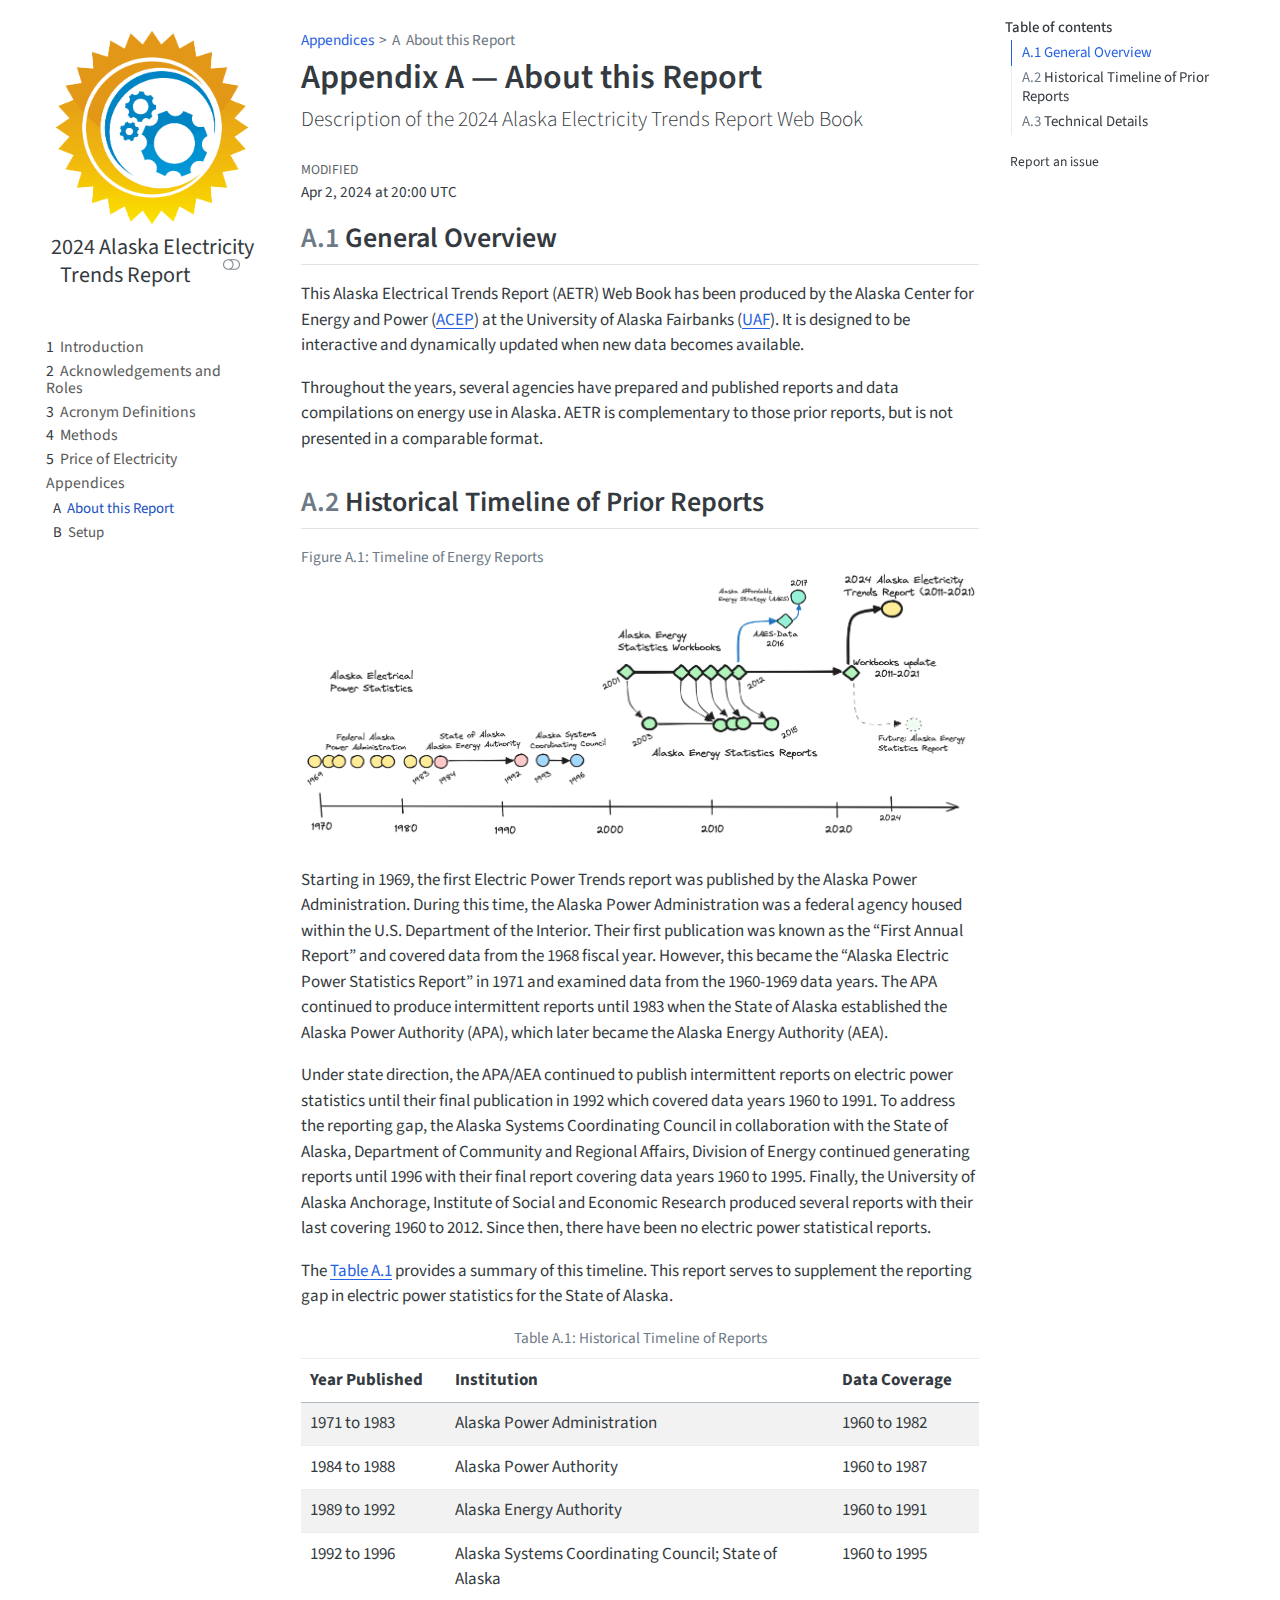
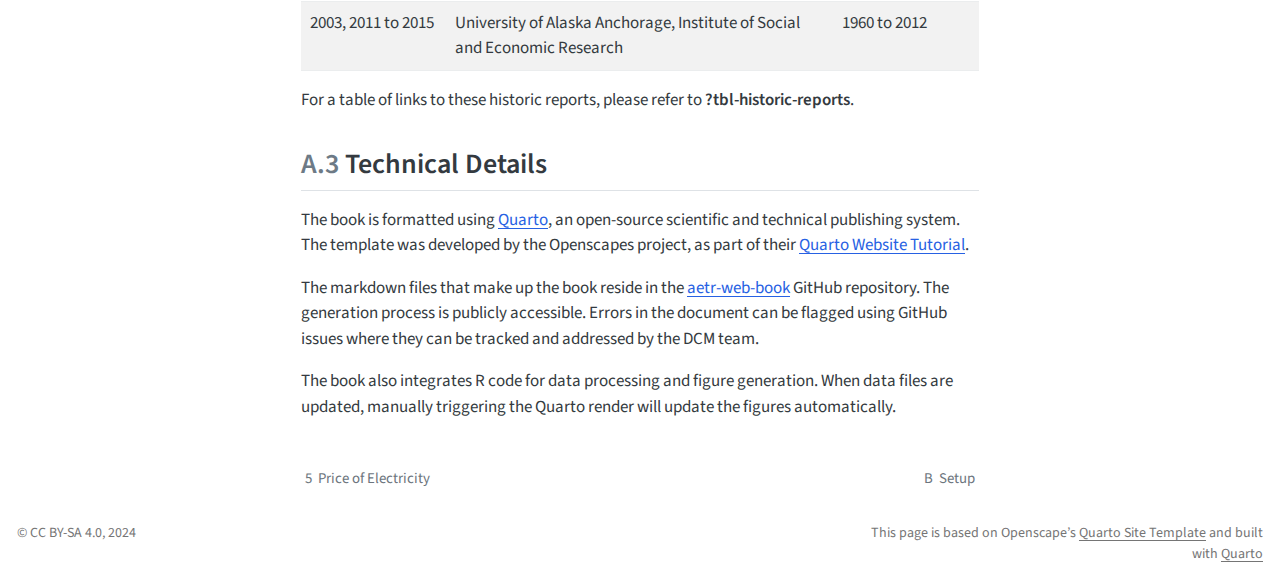
==== commit 4fd8e5f6: "Built site for gh-pages" ====
--- a/about.html
+++ b/about.html
@@ -8,7 +8,7 @@
 
 <meta name="description" content="Demonstration of Quarto’s ability to render both HTML and PDF.">
 
-<title>Alaska Electricity Trends Report - Appendix A — About this Report</title>
+<title>2024 Alaska Electricity Trends Report - Appendix A — About this Report</title>
 <style>
 code{white-space: pre-wrap;}
 span.smallcaps{font-variant: small-caps;}
@@ -99,14 +99,14 @@
   <nav id="quarto-sidebar" class="sidebar collapse collapse-horizontal quarto-sidebar-collapse-item sidebar-navigation floating overflow-auto">
     <div class="pt-lg-2 mt-2 text-center sidebar-header sidebar-header-stacked">
       <a href="./index.html" class="sidebar-logo-link">
-      <img src="./images/data-duck.png" alt="" class="sidebar-logo py-0 d-lg-inline d-none">
+      <img src="./images/ACEP_gear.png" alt="" class="sidebar-logo py-0 d-lg-inline d-none">
       </a>
     <div class="sidebar-title mb-0 py-0">
-      <a href="./">Alaska Electricity Trends Report</a> 
+      <a href="./">2024 Alaska Electricity Trends Report</a> 
         <div class="sidebar-tools-main tools-wide">
     <a href="https://cookiecutter.readthedocs.io/en/stable/" title="Cookiecutter Project Templates" class="quarto-navigation-tool px-1" aria-label="Cookiecutter Project Templates"><i class="bi bi-globe"></i></a>
     <a href="https://github.com/ianalexmac/new-quarto-website" title="Source Code" class="quarto-navigation-tool px-1" aria-label="Source Code"><i class="bi bi-github"></i></a>
-    <a href="./Alaska-Electricity-Trends-Report.pdf" title="Download PDF" class="quarto-navigation-tool px-1" aria-label="Download PDF"><i class="bi bi-file-pdf"></i></a>
+    <a href="./2024-Alaska-Electricity-Trends-Report.pdf" title="Download PDF" class="quarto-navigation-tool px-1" aria-label="Download PDF"><i class="bi bi-file-pdf"></i></a>
   <a href="" class="quarto-color-scheme-toggle quarto-navigation-tool  px-1" onclick="window.quartoToggleColorScheme(); return false;" title="Toggle dark mode"><i class="bi"></i></a>
 </div>
     </div>
@@ -138,8 +138,14 @@
 </li>
         <li class="sidebar-item">
   <div class="sidebar-item-container"> 
+  <a href="./methods.html" class="sidebar-item-text sidebar-link">
+ <span class="menu-text"><span class="chapter-number">4</span>&nbsp; <span class="chapter-title">Methods</span></span></a>
+  </div>
+</li>
+        <li class="sidebar-item">
+  <div class="sidebar-item-container"> 
   <a href="./prices.html" class="sidebar-item-text sidebar-link">
- <span class="menu-text"><span class="chapter-number">4</span>&nbsp; <span class="chapter-title">Price of Electricity</span></span></a>
+ <span class="menu-text"><span class="chapter-number">5</span>&nbsp; <span class="chapter-title">Price of Electricity</span></span></a>
   </div>
 </li>
         <li class="sidebar-item sidebar-item-section">
@@ -848,7 +854,7 @@
 <nav class="page-navigation">
   <div class="nav-page nav-page-previous">
       <a href="./prices.html" class="pagination-link" aria-label="Price of Electricity">
-        <i class="bi bi-arrow-left-short"></i> <span class="nav-page-text"><span class="chapter-number">4</span>&nbsp; <span class="chapter-title">Price of Electricity</span></span>
+        <i class="bi bi-arrow-left-short"></i> <span class="nav-page-text"><span class="chapter-number">5</span>&nbsp; <span class="chapter-title">Price of Electricity</span></span>
       </a>          
   </div>
   <div class="nav-page nav-page-next">
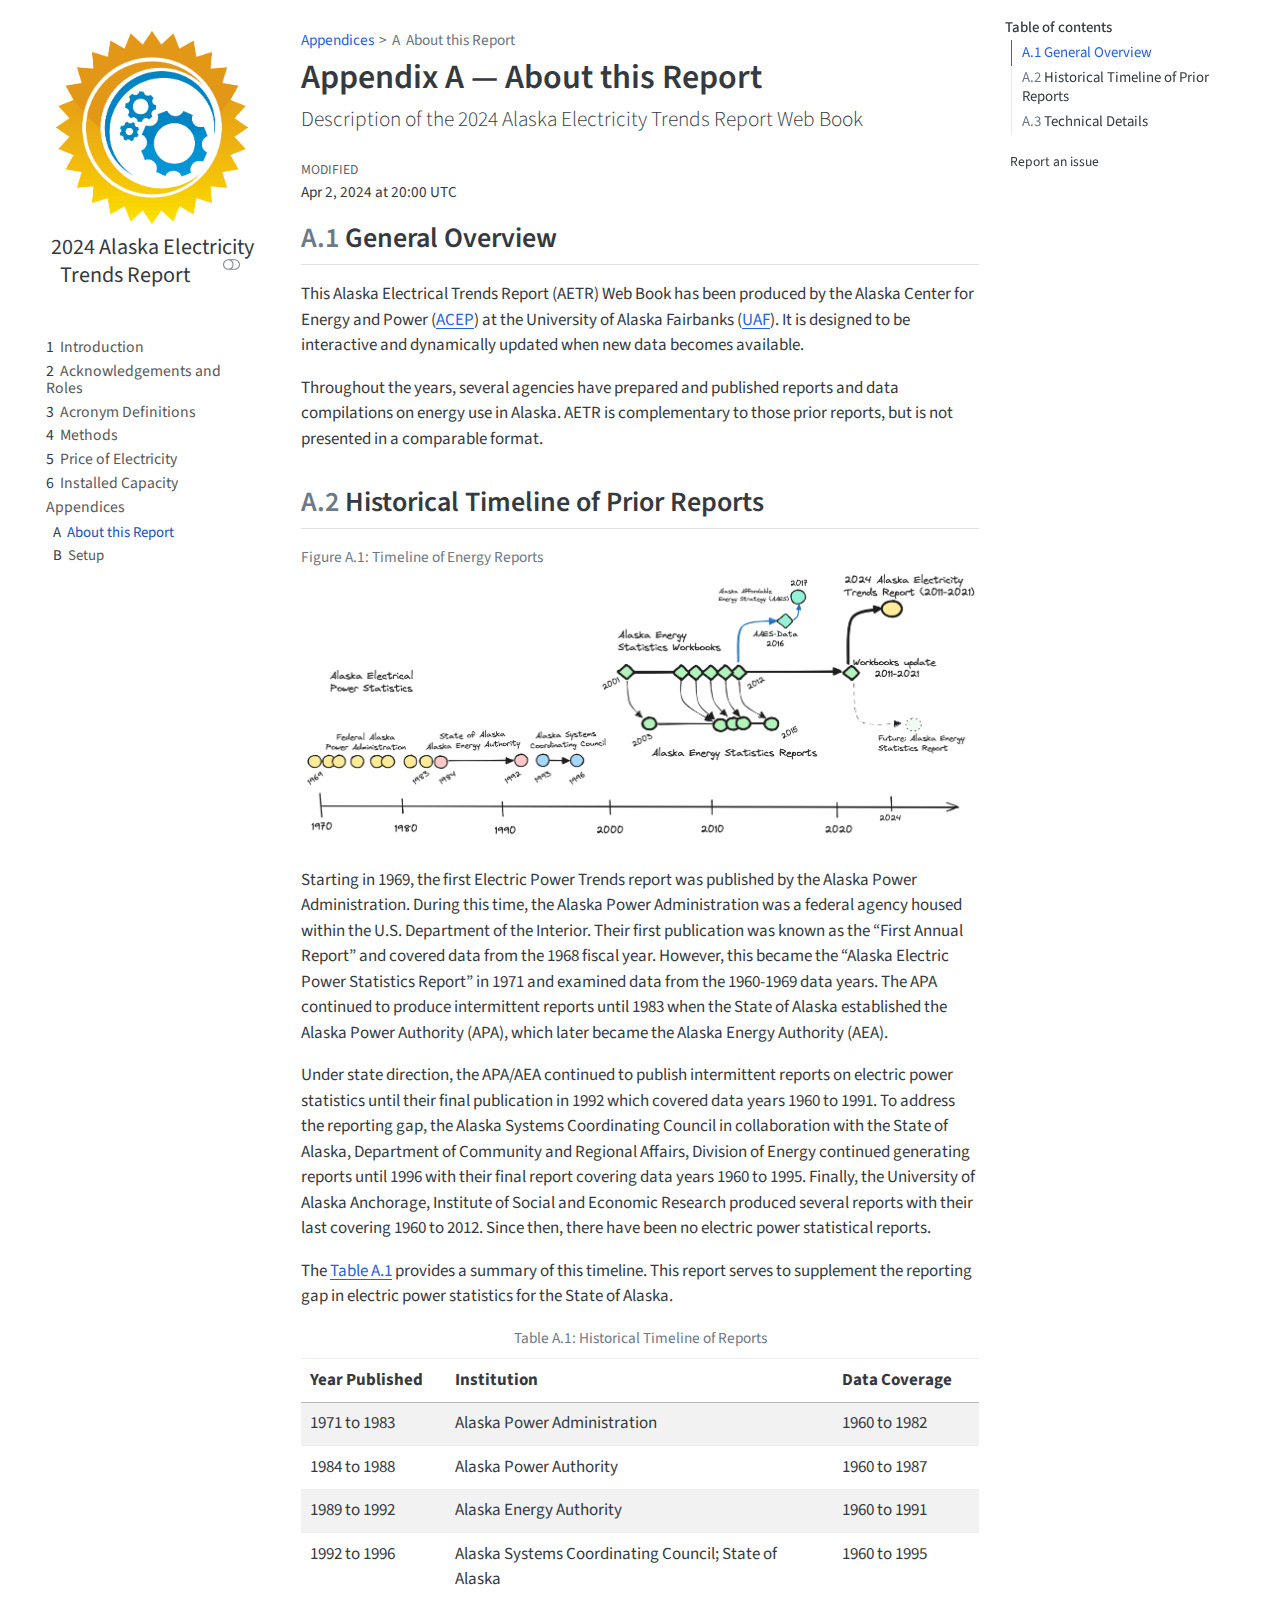
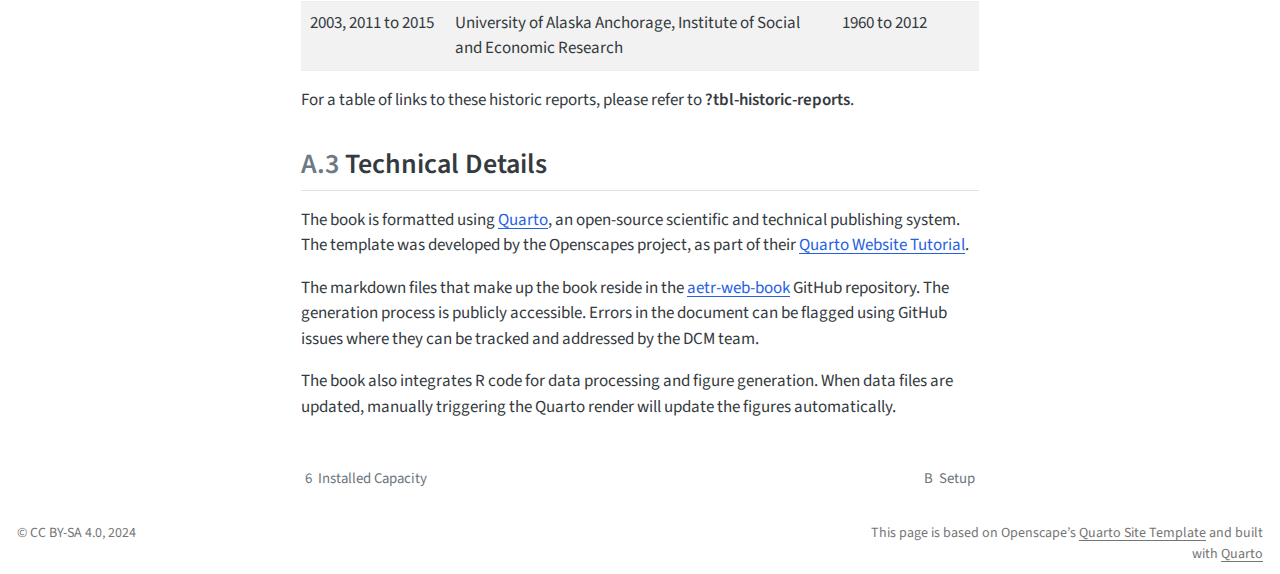
==== commit d9e9a09c: "Built site for gh-pages" ====
--- a/about.html
+++ b/about.html
@@ -2,13 +2,13 @@
 <html xmlns="http://www.w3.org/1999/xhtml" lang="en" xml:lang="en"><head>
 
 <meta charset="utf-8">
-<meta name="generator" content="quarto-1.4.555">
+<meta name="generator" content="quarto-1.5.54">
 
 <meta name="viewport" content="width=device-width, initial-scale=1.0, user-scalable=yes">
 
 <meta name="description" content="Demonstration of Quarto’s ability to render both HTML and PDF.">
 
-<title>2024 Alaska Electricity Trends Report - Appendix A — About this Report</title>
+<title>Appendix A — About this Report – 2024 Alaska Electricity Trends Report</title>
 <style>
 code{white-space: pre-wrap;}
 span.smallcaps{font-variant: small-caps;}
@@ -31,7 +31,7 @@
 <script src="site_libs/quarto-search/quarto-search.js"></script>
 <meta name="quarto:offset" content="./">
 <link href="./setup.html" rel="next">
-<link href="./prices.html" rel="prev">
+<link href="./capacity.html" rel="prev">
 <script src="site_libs/quarto-html/quarto.js"></script>
 <script src="site_libs/quarto-html/popper.min.js"></script>
 <script src="site_libs/quarto-html/tippy.umd.min.js"></script>
@@ -81,13 +81,13 @@
   <header id="quarto-header" class="headroom fixed-top">
   <nav class="quarto-secondary-nav">
     <div class="container-fluid d-flex">
-      <button type="button" class="quarto-btn-toggle btn" data-bs-toggle="collapse" data-bs-target=".quarto-sidebar-collapse-item" aria-controls="quarto-sidebar" aria-expanded="false" aria-label="Toggle sidebar navigation" onclick="if (window.quartoToggleHeadroom) { window.quartoToggleHeadroom(); }">
+      <button type="button" class="quarto-btn-toggle btn" data-bs-toggle="collapse" role="button" data-bs-target=".quarto-sidebar-collapse-item" aria-controls="quarto-sidebar" aria-expanded="false" aria-label="Toggle sidebar navigation" onclick="if (window.quartoToggleHeadroom) { window.quartoToggleHeadroom(); }">
         <i class="bi bi-layout-text-sidebar-reverse"></i>
       </button>
         <nav class="quarto-page-breadcrumbs" aria-label="breadcrumb"><ol class="breadcrumb"><li class="breadcrumb-item"><a href="./about.html">Appendices</a></li><li class="breadcrumb-item"><a href="./about.html"><span class="chapter-number">A</span>&nbsp; <span class="chapter-title">About this Report</span></a></li></ol></nav>
-        <a class="flex-grow-1" role="button" data-bs-toggle="collapse" data-bs-target=".quarto-sidebar-collapse-item" aria-controls="quarto-sidebar" aria-expanded="false" aria-label="Toggle sidebar navigation" onclick="if (window.quartoToggleHeadroom) { window.quartoToggleHeadroom(); }">      
+        <a class="flex-grow-1" role="navigation" data-bs-toggle="collapse" data-bs-target=".quarto-sidebar-collapse-item" aria-controls="quarto-sidebar" aria-expanded="false" aria-label="Toggle sidebar navigation" onclick="if (window.quartoToggleHeadroom) { window.quartoToggleHeadroom(); }">      
         </a>
-      <button type="button" class="btn quarto-search-button" aria-label="" onclick="window.quartoOpenSearch();">
+      <button type="button" class="btn quarto-search-button" aria-label="Search" onclick="window.quartoOpenSearch();">
         <i class="bi bi-search"></i>
       </button>
     </div>
@@ -148,11 +148,17 @@
  <span class="menu-text"><span class="chapter-number">5</span>&nbsp; <span class="chapter-title">Price of Electricity</span></span></a>
   </div>
 </li>
+        <li class="sidebar-item">
+  <div class="sidebar-item-container"> 
+  <a href="./capacity.html" class="sidebar-item-text sidebar-link">
+ <span class="menu-text"><span class="chapter-number">6</span>&nbsp; <span class="chapter-title">Installed Capacity</span></span></a>
+  </div>
+</li>
         <li class="sidebar-item sidebar-item-section">
       <div class="sidebar-item-container"> 
-            <a class="sidebar-item-text sidebar-link text-start" data-bs-toggle="collapse" data-bs-target="#quarto-sidebar-section-1" aria-expanded="true">
+            <a class="sidebar-item-text sidebar-link text-start" data-bs-toggle="collapse" data-bs-target="#quarto-sidebar-section-1" role="navigation" aria-expanded="true">
  <span class="menu-text">Appendices</span></a>
-          <a class="sidebar-item-toggle text-start" data-bs-toggle="collapse" data-bs-target="#quarto-sidebar-section-1" aria-expanded="true" aria-label="Toggle section">
+          <a class="sidebar-item-toggle text-start" data-bs-toggle="collapse" data-bs-target="#quarto-sidebar-section-1" role="navigation" aria-expanded="true" aria-label="Toggle section">
             <i class="bi bi-chevron-right ms-2"></i>
           </a> 
       </div>
@@ -223,7 +229,7 @@
 </section>
 <section id="sec-historic-timeline" class="level2" data-number="A.2">
 <h2 data-number="A.2" class="anchored" data-anchor-id="sec-historic-timeline"><span class="header-section-number">A.2</span> Historical Timeline of Prior Reports</h2>
-<div id="fig-report-timeline" class="quarto-figure quarto-figure-center quarto-float anchored">
+<div id="fig-report-timeline" class="quarto-float quarto-figure quarto-figure-center anchored">
 <figure class="quarto-float quarto-float-fig figure">
 <figcaption class="quarto-float-caption-top quarto-float-caption quarto-float-fig" id="fig-report-timeline-caption-0ceaefa1-69ba-4598-a22c-09a6ac19f8ca">
 Figure&nbsp;A.1: Timeline of Energy Reports
@@ -236,7 +242,7 @@
 <p>Starting in 1969, the first Electric Power Trends report was published by the Alaska Power Administration. During this time, the Alaska Power Administration was a federal agency housed within the U.S. Department of the Interior. Their first publication was known as the “First Annual Report” and covered data from the 1968 fiscal year. However, this became the “Alaska Electric Power Statistics Report” in 1971 and examined data from the 1960-1969 data years. The APA continued to produce intermittent reports until 1983 when the State of Alaska established the Alaska Power Authority (APA), which later became the Alaska Energy Authority (AEA).</p>
 <p>Under state direction, the APA/AEA continued to publish intermittent reports on electric power statistics until their final publication in 1992 which covered data years 1960 to 1991. To address the reporting gap, the Alaska Systems Coordinating Council in collaboration with the State of Alaska, Department of Community and Regional Affairs, Division of Energy continued generating reports until 1996 with their final report covering data years 1960 to 1995. Finally, the University of Alaska Anchorage, Institute of Social and Economic Research produced several reports with their last covering 1960 to 2012. Since then, there have been no electric power statistical reports.</p>
 <p>The <a href="#tbl-report-eras" class="quarto-xref">Table&nbsp;<span>A.1</span></a> provides a summary of this timeline. This report serves to supplement the reporting gap in electric power statistics for the State of Alaska.</p>
-<div id="tbl-report-eras" class="striped quarto-float anchored">
+<div id="tbl-report-eras" class="striped quarto-float quarto-figure quarto-figure-center anchored">
 <figure class="quarto-float quarto-float-tbl figure">
 <figcaption class="quarto-float-caption-top quarto-float-caption quarto-float-tbl" id="tbl-report-eras-caption-0ceaefa1-69ba-4598-a22c-09a6ac19f8ca">
 Table&nbsp;A.1: Historical Timeline of Reports
@@ -477,18 +483,7 @@
     }
     return false;
   }
-  const clipboard = new window.ClipboardJS('.code-copy-button', {
-    text: function(trigger) {
-      const codeEl = trigger.previousElementSibling.cloneNode(true);
-      for (const childEl of codeEl.children) {
-        if (isCodeAnnotation(childEl)) {
-          childEl.remove();
-        }
-      }
-      return codeEl.innerText;
-    }
-  });
-  clipboard.on('success', function(e) {
+  const onCopySuccess = function(e) {
     // button target
     const button = e.trigger;
     // don't keep focus
@@ -520,7 +515,29 @@
     }, 1000);
     // clear code selection
     e.clearSelection();
+  }
+  const getTextToCopy = function(trigger) {
+      const codeEl = trigger.previousElementSibling.cloneNode(true);
+      for (const childEl of codeEl.children) {
+        if (isCodeAnnotation(childEl)) {
+          childEl.remove();
+        }
+      }
+      return codeEl.innerText;
+  }
+  const clipboard = new window.ClipboardJS('.code-copy-button:not([data-in-quarto-modal])', {
+    text: getTextToCopy
   });
+  clipboard.on('success', onCopySuccess);
+  if (window.document.getElementById('quarto-embedded-source-code-modal')) {
+    // For code content inside modals, clipBoardJS needs to be initialized with a container option
+    // TODO: Check when it could be a function (https://github.com/zenorocha/clipboard.js/issues/860)
+    const clipboardModal = new window.ClipboardJS('.code-copy-button[data-in-quarto-modal]', {
+      text: getTextToCopy,
+      container: window.document.getElementById('quarto-embedded-source-code-modal')
+    });
+    clipboardModal.on('success', onCopySuccess);
+  }
     var localhostRegex = new RegExp(/^(?:http|https):\/\/localhost\:?[0-9]*\//);
     var mailtoRegex = new RegExp(/^mailto:/);
       var filterRegex = new RegExp('/' + window.location.host + '/');
@@ -528,7 +545,7 @@
         return filterRegex.test(href) || localhostRegex.test(href) || mailtoRegex.test(href);
     }
     // Inspect non-navigation links and adorn them if external
- 	var links = window.document.querySelectorAll('a[href]:not(.nav-link):not(.navbar-brand):not(.toc-action):not(.sidebar-link):not(.sidebar-item-toggle):not(.pagination-link):not(.no-external):not([aria-hidden]):not(.dropdown-item):not(.quarto-navigation-tool)');
+ 	var links = window.document.querySelectorAll('a[href]:not(.nav-link):not(.navbar-brand):not(.toc-action):not(.sidebar-link):not(.sidebar-item-toggle):not(.pagination-link):not(.no-external):not([aria-hidden]):not(.dropdown-item):not(.quarto-navigation-tool):not(.about-link)');
     for (var i=0; i<links.length; i++) {
       const link = links[i];
       if (!isInternal(link.href)) {
@@ -853,8 +870,8 @@
 </script>
 <nav class="page-navigation">
   <div class="nav-page nav-page-previous">
-      <a href="./prices.html" class="pagination-link" aria-label="Price of Electricity">
-        <i class="bi bi-arrow-left-short"></i> <span class="nav-page-text"><span class="chapter-number">5</span>&nbsp; <span class="chapter-title">Price of Electricity</span></span>
+      <a href="./capacity.html" class="pagination-link" aria-label="Installed Capacity">
+        <i class="bi bi-arrow-left-short"></i> <span class="nav-page-text"><span class="chapter-number">6</span>&nbsp; <span class="chapter-title">Installed Capacity</span></span>
       </a>          
   </div>
   <div class="nav-page nav-page-next">
--- a/site_libs/quarto-html/quarto-syntax-highlighting.css
+++ b/site_libs/quarto-html/quarto-syntax-highlighting.css
@@ -0,0 +1,205 @@
+/* quarto syntax highlight colors */
+:root {
+  --quarto-hl-ot-color: #003B4F;
+  --quarto-hl-at-color: #657422;
+  --quarto-hl-ss-color: #20794D;
+  --quarto-hl-an-color: #5E5E5E;
+  --quarto-hl-fu-color: #4758AB;
+  --quarto-hl-st-color: #20794D;
+  --quarto-hl-cf-color: #003B4F;
+  --quarto-hl-op-color: #5E5E5E;
+  --quarto-hl-er-color: #AD0000;
+  --quarto-hl-bn-color: #AD0000;
+  --quarto-hl-al-color: #AD0000;
+  --quarto-hl-va-color: #111111;
+  --quarto-hl-bu-color: inherit;
+  --quarto-hl-ex-color: inherit;
+  --quarto-hl-pp-color: #AD0000;
+  --quarto-hl-in-color: #5E5E5E;
+  --quarto-hl-vs-color: #20794D;
+  --quarto-hl-wa-color: #5E5E5E;
+  --quarto-hl-do-color: #5E5E5E;
+  --quarto-hl-im-color: #00769E;
+  --quarto-hl-ch-color: #20794D;
+  --quarto-hl-dt-color: #AD0000;
+  --quarto-hl-fl-color: #AD0000;
+  --quarto-hl-co-color: #5E5E5E;
+  --quarto-hl-cv-color: #5E5E5E;
+  --quarto-hl-cn-color: #8f5902;
+  --quarto-hl-sc-color: #5E5E5E;
+  --quarto-hl-dv-color: #AD0000;
+  --quarto-hl-kw-color: #003B4F;
+}
+
+/* other quarto variables */
+:root {
+  --quarto-font-monospace: SFMono-Regular, Menlo, Monaco, Consolas, "Liberation Mono", "Courier New", monospace;
+}
+
+pre > code.sourceCode > span {
+  color: #003B4F;
+}
+
+code span {
+  color: #003B4F;
+}
+
+code.sourceCode > span {
+  color: #003B4F;
+}
+
+div.sourceCode,
+div.sourceCode pre.sourceCode {
+  color: #003B4F;
+}
+
+code span.ot {
+  color: #003B4F;
+  font-style: inherit;
+}
+
+code span.at {
+  color: #657422;
+  font-style: inherit;
+}
+
+code span.ss {
+  color: #20794D;
+  font-style: inherit;
+}
+
+code span.an {
+  color: #5E5E5E;
+  font-style: inherit;
+}
+
+code span.fu {
+  color: #4758AB;
+  font-style: inherit;
+}
+
+code span.st {
+  color: #20794D;
+  font-style: inherit;
+}
+
+code span.cf {
+  color: #003B4F;
+  font-weight: bold;
+  font-style: inherit;
+}
+
+code span.op {
+  color: #5E5E5E;
+  font-style: inherit;
+}
+
+code span.er {
+  color: #AD0000;
+  font-style: inherit;
+}
+
+code span.bn {
+  color: #AD0000;
+  font-style: inherit;
+}
+
+code span.al {
+  color: #AD0000;
+  font-style: inherit;
+}
+
+code span.va {
+  color: #111111;
+  font-style: inherit;
+}
+
+code span.bu {
+  font-style: inherit;
+}
+
+code span.ex {
+  font-style: inherit;
+}
+
+code span.pp {
+  color: #AD0000;
+  font-style: inherit;
+}
+
+code span.in {
+  color: #5E5E5E;
+  font-style: inherit;
+}
+
+code span.vs {
+  color: #20794D;
+  font-style: inherit;
+}
+
+code span.wa {
+  color: #5E5E5E;
+  font-style: italic;
+}
+
+code span.do {
+  color: #5E5E5E;
+  font-style: italic;
+}
+
+code span.im {
+  color: #00769E;
+  font-style: inherit;
+}
+
+code span.ch {
+  color: #20794D;
+  font-style: inherit;
+}
+
+code span.dt {
+  color: #AD0000;
+  font-style: inherit;
+}
+
+code span.fl {
+  color: #AD0000;
+  font-style: inherit;
+}
+
+code span.co {
+  color: #5E5E5E;
+  font-style: inherit;
+}
+
+code span.cv {
+  color: #5E5E5E;
+  font-style: italic;
+}
+
+code span.cn {
+  color: #8f5902;
+  font-style: inherit;
+}
+
+code span.sc {
+  color: #5E5E5E;
+  font-style: inherit;
+}
+
+code span.dv {
+  color: #AD0000;
+  font-style: inherit;
+}
+
+code span.kw {
+  color: #003B4F;
+  font-weight: bold;
+  font-style: inherit;
+}
+
+.prevent-inlining {
+  content: "</";
+}
+
+/*# sourceMappingURL=debc5d5d77c3f9108843748ff7464032.css.map */
